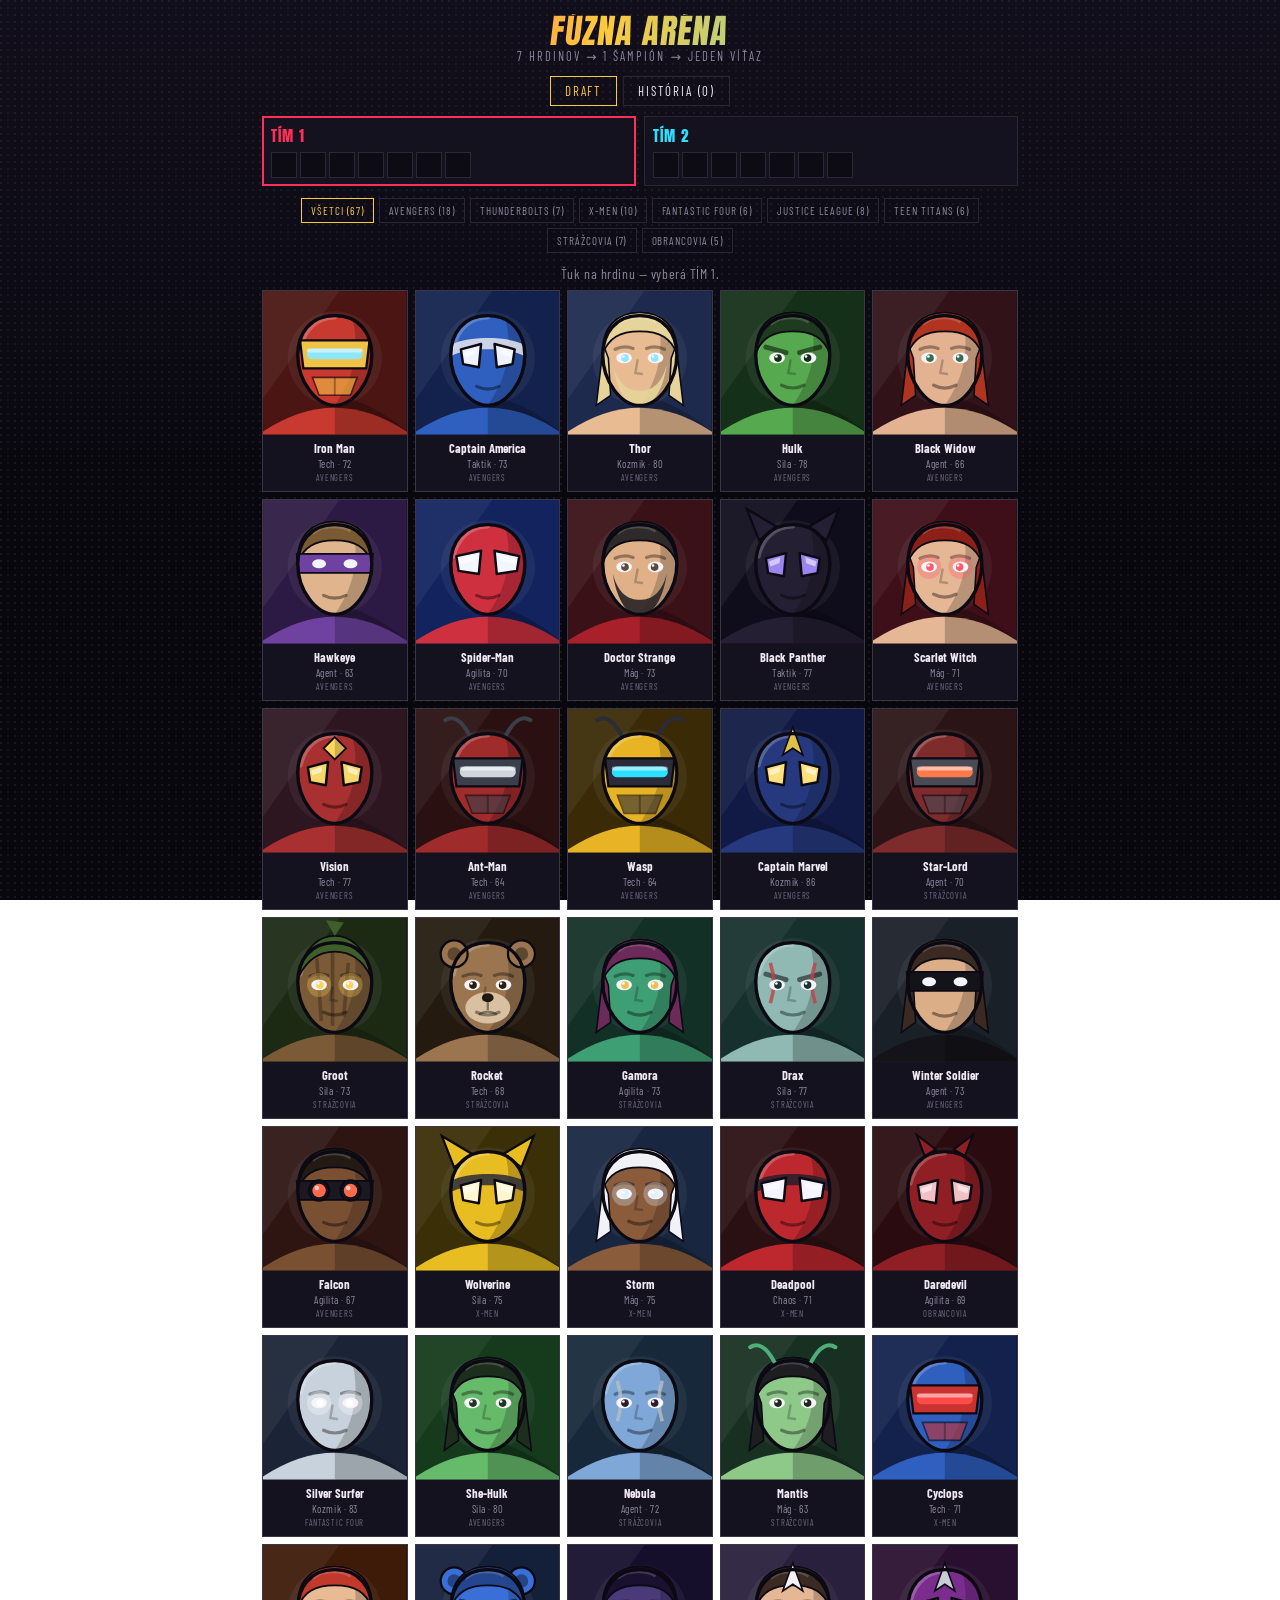
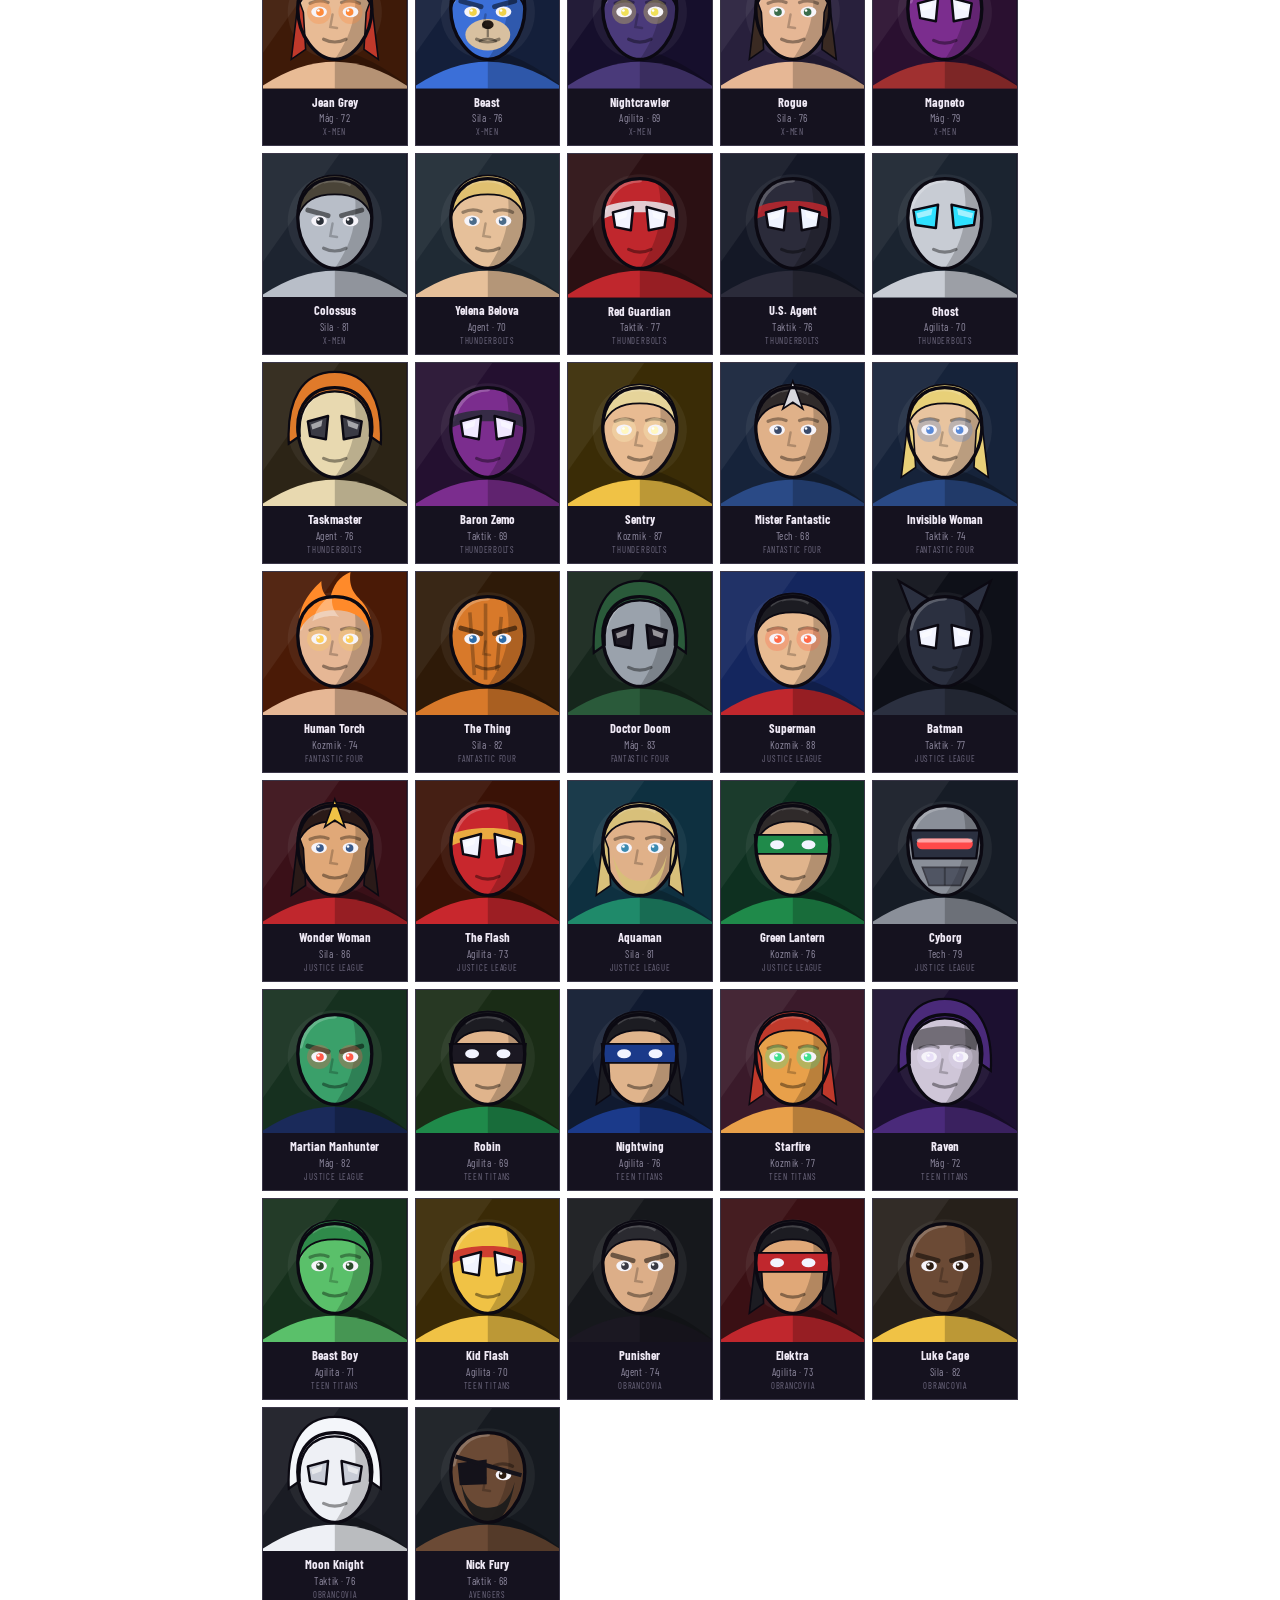
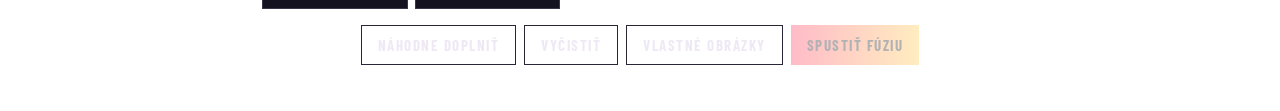
==== public/index.html @ 4732e0a8 "Add Fúzna aréna page and FTP deploy script public/index.html is the standalone game, unchanged from " ====
<!DOCTYPE html>
<html lang="sk">
<head>
<meta charset="utf-8">
<meta name="viewport" content="width=device-width, initial-scale=1">
<title>Fúzna aréna</title>
<link rel="preconnect" href="https://fonts.googleapis.com">
<link rel="preconnect" href="https://fonts.gstatic.com" crossorigin>
<link href="https://fonts.googleapis.com/css2?family=Anton&family=Barlow+Condensed:wght@400;600;700&display=swap" rel="stylesheet">
<style>
*{box-sizing:border-box}
body{margin:0;--ink:#0a0910;--pan:#15121f;--line:#2b2637;--txt:#efe9f5;--dim:#8b869c;
 font-family:'Barlow Condensed',system-ui,sans-serif;color:var(--txt);
 background:radial-gradient(circle at 1px 1px,rgba(255,255,255,.055) 1px,transparent 1.6px) 0 0/7px 7px,
 linear-gradient(180deg,#120f1c,#08070d 60%);background-attachment:fixed;min-height:100vh}
.wrap{max-width:780px;margin:0 auto;padding:14px 12px 46px}
button{font-family:inherit;cursor:pointer;color:var(--txt)}
button:focus-visible{outline:2px solid #ffc93c;outline-offset:2px}
header{text-align:center}
.brand{font-family:Anton,Impact,sans-serif;font-size:34px;line-height:1;letter-spacing:.03em;transform:skewX(-7deg);
 background:linear-gradient(92deg,#ff2f57,#ffc93c 45%,#2ee0ff);-webkit-background-clip:text;background-clip:text;color:transparent}
.sub{font-size:12.5px;color:var(--dim);letter-spacing:.16em;text-transform:uppercase}
.tabs{display:flex;gap:6px;justify-content:center;margin:12px 0 4px}
.tab{background:transparent;border:1px solid var(--line);padding:6px 14px;font-size:13px;letter-spacing:.14em;text-transform:uppercase}
.tab.on{border-color:#ffc93c;color:#ffc93c}
.bar{display:grid;grid-template-columns:1fr 1fr;gap:8px;margin-top:10px}
.slot{border:1px solid var(--line);background:var(--pan);padding:7px 8px}
.slot.on{border-color:var(--c);box-shadow:0 0 0 1px var(--c) inset}
.slotName{font-family:Anton,Impact,sans-serif;font-size:15px;color:var(--c);letter-spacing:.06em}
.chips{display:flex;gap:3px;margin-top:5px}
.chip{width:26px;height:26px;border:1px solid #2b2836;overflow:hidden;background:#0d0b14;flex:0 0 auto}
.chip.f{border-color:var(--c)}
.hint{font-size:14px;color:var(--dim);text-align:center;margin:12px 0 8px;letter-spacing:.04em}
.grid{display:grid;grid-template-columns:repeat(3,1fr);gap:7px}
@media(min-width:560px){.grid{grid-template-columns:repeat(5,1fr)}}
.cardWrap{background:var(--pan);border:1px solid var(--c,#3a3648);display:flex;flex-direction:column;
 cursor:pointer;transition:transform .12s;overflow:visible}
.cardWrap:active{transform:scale(.95)}
.cardWrap.used{opacity:.42;filter:saturate(.45)}
.card{background:transparent;border:0;padding:0;display:block;width:100%}
.card .art{display:block;width:100%;line-height:0}
.lbl{padding:6px 4px 8px;text-align:center;color:#efe9f5}
.nm{font-size:12.5px;font-weight:700;line-height:1.15;display:block;color:#efe9f5;overflow-wrap:anywhere}
.rl{font-size:10.5px;color:#8b869c;letter-spacing:.05em;display:block;margin-top:2px}
.actions{display:flex;gap:8px;margin-top:16px;justify-content:center;flex-wrap:wrap}
.btn{border:1px solid var(--line);background:transparent;padding:10px 16px;font-size:15px;font-weight:700;letter-spacing:.1em;text-transform:uppercase}
.btn.main{background:linear-gradient(92deg,#ff2f57,#ffc93c);color:#12101a;border:0}
.btn:disabled{opacity:.32;cursor:not-allowed}
.reveal{display:grid;gap:12px;margin-top:14px}
@media(min-width:560px){.reveal{grid-template-columns:1fr 1fr}.reveal .actions{grid-column:1/-1}}
.fusePanel{border:1px solid var(--c);background:var(--pan);padding:14px;text-align:center}
.stack{position:relative;height:104px;display:flex;justify-content:center;align-items:center}
.stack .p{width:62px;height:62px;border:2px solid var(--c);position:absolute;overflow:hidden;
 animation:conv .8s cubic-bezier(.5,0,.2,1) both;background:#0d0b14}
.stack .p:nth-child(1){transform:translateX(-52px) rotate(-8deg)}
.stack .p:nth-child(2){z-index:2;transform:scale(1.16)}
.stack .p:nth-child(3){transform:translateX(52px) rotate(8deg)}
@keyframes conv{from{opacity:0;transform:translateX(0) scale(.4)}}
.mini{display:flex;gap:3px;justify-content:center;margin-top:8px}
.mini span{width:22px;height:22px;overflow:hidden;border:1px solid #322c40;background:#0d0b14}
.code{font-family:Anton,Impact,sans-serif;font-size:30px;color:var(--c);transform:skewX(-7deg);margin-top:6px}
.title{font-size:12.5px;letter-spacing:.36em;color:var(--dim)}
.stats{margin-top:8px;font-size:15px}
.stats b{color:var(--dim);font-size:10.5px;margin:0 3px 0 9px;letter-spacing:.1em}
.roles{margin-top:5px;font-size:11px;color:var(--dim);letter-spacing:.1em;text-transform:uppercase}
.ring{display:grid;grid-template-columns:1fr 1fr;gap:8px;margin-top:12px}
.fCard{border:1px solid var(--line);background:var(--pan);padding:8px}
.fCard.act{border-color:var(--c);box-shadow:0 0 18px -6px var(--c)}
.fCard.hit{animation:sh .3s}
@keyframes sh{25%{transform:translateX(-5px)}75%{transform:translateX(5px)}}
.fTop{display:flex;justify-content:space-between;align-items:baseline}
.fTeam{font-size:10.5px;letter-spacing:.14em;color:var(--dim)}
.fCode{font-family:Anton,Impact,sans-serif;font-size:15px;color:var(--c)}
.hpWrap{position:relative;height:17px;background:#241f30;margin-top:6px;overflow:hidden}
.hpBar{position:absolute;inset:0 auto 0 0;background:var(--c);transition:width .35s}
.shBar{position:absolute;top:0;left:0;height:4px;background:#ffc93c}
.hpTxt{position:absolute;inset:0;display:grid;place-items:center;font-size:12px;font-weight:700;text-shadow:0 1px 2px #000}
.m{display:flex;align-items:center;gap:5px;font-size:9.5px;color:var(--dim);letter-spacing:.1em;margin-top:4px}
.m i{flex:1;height:4px;background:#2ee0ff2e;position:relative;display:block}
.m i s{position:absolute;inset:0 auto 0 0;background:#2ee0ff;display:block}
.m.ult i{background:#ffc93c2e}.m.ult i s{background:#ffc93c}
.fx{display:flex;gap:6px;font-size:11px;margin-top:5px;min-height:14px;color:var(--dim)}
.log{margin-top:10px;height:130px;overflow-y:auto;border:1px solid var(--line);background:#0d0b14;padding:8px 10px;font-size:13.5px;line-height:1.5}
.turnBar{margin-top:10px;font-family:Anton,Impact,sans-serif;font-size:16px;color:var(--c);letter-spacing:.08em;display:flex;justify-content:space-between;align-items:center}
.autoTog{font-family:'Barlow Condensed',sans-serif;font-size:12.5px;color:var(--dim);display:flex;gap:5px;align-items:center}
.abGrid{display:grid;grid-template-columns:1fr 1fr;gap:6px;margin-top:8px}
.ab{background:var(--pan);border:1px solid var(--line);padding:6px 8px;text-align:left;display:flex;gap:7px;align-items:center;transition:transform .1s}
.ab:active{transform:scale(.97)}
.ab:disabled{opacity:.3;cursor:not-allowed}
.ab .pic{width:30px;height:30px;flex:0 0 auto;overflow:hidden;border:1px solid #322c40}
.abN{font-size:12.5px;font-weight:700;line-height:1.15;display:block}
.abM{font-size:10.5px;color:var(--dim);letter-spacing:.04em;display:block}
.ultBtn{grid-column:1/-1;border-color:#ffc93c;background:linear-gradient(92deg,#241d0e,#15121f);justify-content:center}
.ultBtn:not(:disabled) .abN{color:#ffc93c}
.win{margin-top:16px;text-align:center;border:1px solid var(--c);padding:18px;background:var(--pan)}
.winCode{font-family:Anton,Impact,sans-serif;font-size:38px;color:var(--c);transform:skewX(-7deg)}
.winTxt{font-size:14px;letter-spacing:.2em;text-transform:uppercase;color:var(--dim)}
.hRow{border:1px solid var(--line);background:var(--pan);padding:9px 10px;margin-bottom:8px}
.hHead{display:flex;justify-content:space-between;font-size:11px;color:var(--dim);letter-spacing:.08em}
.hSide{display:flex;align-items:center;gap:6px;margin-top:6px}
.hSide .lbl{font-family:Anton,Impact,sans-serif;font-size:14px;color:var(--c);min-width:74px}
.hSide .faces{display:flex;gap:2px}
.hSide .faces span{width:20px;height:20px;overflow:hidden;border:1px solid #2b2637;background:#0d0b14}
.hSide.lost{opacity:.45}
.hAct{display:flex;gap:6px;margin-top:8px}
.hAct button{font-size:11.5px;letter-spacing:.1em;text-transform:uppercase;background:transparent;border:1px solid var(--line);padding:5px 10px}
.empty{text-align:center;color:var(--dim);font-size:14px;padding:26px 10px;border:1px dashed var(--line);margin-top:12px}
.btn.sm{padding:6px 12px;font-size:12.5px;letter-spacing:.08em}
.simRow{display:flex;gap:6px;align-items:center;justify-content:center;flex-wrap:wrap;margin-top:10px;
 font-size:12.5px;color:var(--dim);letter-spacing:.06em;grid-column:1/-1}
.ctrl{display:flex;gap:10px;align-items:center;flex-wrap:wrap;margin-top:6px;font-size:12.5px;color:var(--dim);letter-spacing:.05em}
.ctrl label{display:flex;gap:4px;align-items:center}
.ctrl select{background:var(--pan);color:var(--txt);border:1px solid var(--line);font-family:inherit;font-size:12.5px;padding:4px 6px}
.simPanel{border:1px solid var(--line);background:var(--pan);padding:16px;margin-top:14px;text-align:center}
.simTitle{font-family:Anton,Impact,sans-serif;font-size:22px;letter-spacing:.04em}
.simBar{display:flex;height:34px;margin:14px 0 6px;overflow:hidden;border:1px solid var(--line)}
.simBar div{display:grid;place-items:center;font-family:Anton,Impact,sans-serif;font-size:15px;color:#0d0b14;transition:width .5s}
.simSides{display:flex;justify-content:space-between;font-size:12px;color:var(--dim);letter-spacing:.08em}
.simGrid{display:grid;grid-template-columns:repeat(3,1fr);gap:8px;margin-top:14px}
.simGrid div{border:1px solid var(--line);padding:8px 4px}
.simGrid b{display:block;font-family:Anton,Impact,sans-serif;font-size:20px}
.simGrid span{font-size:10.5px;color:var(--dim);letter-spacing:.1em;text-transform:uppercase}
.simTeams{display:flex;justify-content:center;gap:14px;flex-wrap:wrap;margin-top:12px}
.simTeams .s{display:flex;align-items:center;gap:5px}
.simTeams .s span{width:20px;height:20px;overflow:hidden;border:1px solid #2b2637}
.badge{color:#ffc93c}
.names{font-size:9.5px;line-height:1.35;color:var(--dim);letter-spacing:.02em;margin-top:4px}
.cardWrap{display:flex;flex-direction:column}
.avIn{width:100%;margin-top:2px;background:#0d0b14;border:1px solid var(--line);border-top:0;color:var(--txt);
 font-family:inherit;font-size:10.5px;padding:4px 5px}
.btn.on{border-color:#ffc93c;color:#ffc93c}
.abH{font-size:10px;color:#ffc93c;letter-spacing:.06em;display:block}
.stack .p i{position:absolute;left:0;right:0;bottom:-13px;font-style:normal;font-size:8.5px;
 color:var(--dim);text-align:center;letter-spacing:.02em}
.stack{height:118px}
.filters{display:flex;flex-wrap:wrap;gap:5px;justify-content:center;margin-top:12px}
.fch{background:transparent;border:1px solid var(--line);color:var(--dim);padding:5px 9px;
 font-size:11px;letter-spacing:.09em;text-transform:uppercase}
.fch.on{border-color:#ffc93c;color:#ffc93c}
.fch.team{border-color:#ff2f57;color:#ff2f57}
.gp{display:block;font-size:8.5px;letter-spacing:.09em;color:#6f6a80;margin-top:2px}
@media(prefers-reduced-motion:reduce){*{animation:none!important;transition:none!important}}
</style>
</head>
<body>
<div class="wrap">
  <header>
    <div class="brand">FÚZNA ARÉNA</div>
    <div class="sub">7 hrdinov → 1 šampión → jeden víťaz</div>
  </header>
  <div id="app"></div>
</div>

<script>
/* ======================= HRDINOVIA ======================= */
const HEROES = [
 {n:"Iron Man",r:"Tech",atk:78,def:66,spd:72,hp:70,en:16,ab:{name:"Repulzný výboj",p:62,cost:20,cd:0},f:{t:"visor",b:"#c8392f",bg:"#4a1512",gl:"#8fe6ff",plate:"#f0c245"}},
 {n:"Captain America",r:"Taktik",atk:64,def:86,spd:66,hp:78,en:14,ab:{name:"Vrh štítom",p:48,cost:22,cd:1,shield:40},f:{t:"mask",b:"#2f5fbf",bg:"#12224d",lz:"#eef3ff",stripe:"#e8e8ee"}},
 {n:"Thor",r:"Kozmik",atk:92,def:74,spd:68,hp:84,en:12,ab:{name:"Blesk Mjolnira",p:86,cost:36,cd:2},f:{t:"open",sk:"#e8bb92",bg:"#1d2a4d",hr:"#e6d49a",hair:"long",ey:"#8fe6ff",beard:1}},
 {n:"Hulk",r:"Sila",atk:95,def:70,spd:48,hp:95,en:10,ab:{name:"Zúrivý úder",p:92,cost:40,cd:2},f:{t:"open",sk:"#57a94f",bg:"#153018",hr:"#1e3b20",hair:"short",ey:"#123312",brow:1}},
 {n:"Black Widow",r:"Agent",atk:62,def:58,spd:88,hp:58,en:18,ab:{name:"Vdovské žihadlo",p:44,cost:20,cd:1,stun:.35},f:{t:"open",sk:"#e3b391",bg:"#301218",hr:"#b0341f",hair:"long",ey:"#3a6b4a"}},
 {n:"Hawkeye",r:"Agent",atk:66,def:52,spd:80,hp:56,en:18,ab:{name:"Výbušný šíp",p:58,cost:22,cd:1},f:{t:"band",sk:"#e0b48c",bg:"#2d1a44",hr:"#7a5a32",hair:"short",b:"#6f42a1"}},
 {n:"Spider-Man",r:"Agilita",atk:70,def:56,spd:94,hp:62,en:18,ab:{name:"Pavučinová pasca",p:40,cost:18,cd:0,defDown:25},f:{t:"mask",b:"#cf3040",bg:"#12235e",lz:"#f2f6ff",big:1}},
 {n:"Doctor Strange",r:"Mág",atk:80,def:72,spd:70,hp:68,en:20,ab:{name:"Zrkadlová dimenzia",p:30,cost:26,cd:2,shield:90},f:{t:"open",sk:"#e0b189",bg:"#3a1116",hr:"#2f2a2a",hair:"short",ey:"#5a4a3a",beard:1,collar:"#a8202a"}},
 {n:"Black Panther",r:"Taktik",atk:76,def:80,spd:82,hp:70,en:14,ab:{name:"Kinetický výboj",p:66,cost:26,cd:1},f:{t:"mask",b:"#241f33",bg:"#0f0c1c",lz:"#9b86f0",cowl:1}},
 {n:"Scarlet Witch",r:"Mág",atk:94,def:50,spd:74,hp:64,en:16,ab:{name:"Chaos",p:72,cost:34,cd:2,dot:34},f:{t:"open",sk:"#e6b795",bg:"#3e0f18",hr:"#8c2018",hair:"long",ey:"#ff5a6a",glowEy:1}},
 {n:"Vision",r:"Tech",atk:74,def:88,spd:76,hp:72,en:14,ab:{name:"Fázový úder",p:58,cost:26,cd:1,pierce:!0},f:{t:"mask",b:"#a83030",bg:"#2e1620",lz:"#f5d76a",gem:"#ffd75c"}},
 {n:"Ant-Man",r:"Tech",atk:58,def:62,spd:84,hp:54,en:20,ab:{name:"Obrí úder",p:74,cost:30,cd:2},f:{t:"visor",b:"#a02b2b",bg:"#2a1010",gl:"#cfd6de",plate:"#3a3f4a",ant:1}},
 {n:"Wasp",r:"Tech",atk:60,def:56,spd:90,hp:52,en:20,ab:{name:"Bodavý roj",p:34,cost:16,cd:0,dot:22},f:{t:"visor",b:"#e8b425",bg:"#3a2a06",gl:"#2ee0ff",plate:"#2b2b3a",ant:1}},
 {n:"Captain Marvel",r:"Kozmik",atk:96,def:78,spd:86,hp:82,en:12,ab:{name:"Binárna žiara",p:96,cost:44,cd:3},f:{t:"mask",b:"#26397f",bg:"#101a44",lz:"#ffe07a",crest:"#e0c14a"}},
 {n:"Star-Lord",r:"Agent",atk:70,def:66,spd:80,hp:66,en:20,ab:{name:"Elementálne pištole",p:56,cost:20,cd:0},f:{t:"visor",b:"#7d2b2b",bg:"#2a1416",gl:"#ff7a4a",plate:"#4a4a55"}},
 {n:"Groot",r:"Sila",atk:62,def:92,spd:44,hp:94,en:14,ab:{name:"Koreňová klietka",p:34,cost:28,cd:2,shield:70,stun:.3},f:{t:"open",sk:"#7a5a37",bg:"#1c2a14",hr:"#3f5f2a",hair:"leaf",ey:"#ffd25c",glowEy:1,bark:1}},
 {n:"Rocket",r:"Tech",atk:78,def:54,spd:84,hp:58,en:22,ab:{name:"Raketomet",p:72,cost:26,cd:1},f:{t:"open",sk:"#9a7550",bg:"#241a10",hr:"#3a2c1e",hair:"none",ey:"#2b1c10",muzzle:1}},
 {n:"Gamora",r:"Agilita",atk:82,def:62,spd:86,hp:64,en:16,ab:{name:"Čepeľ nekonečna",p:70,cost:28,cd:1,crit:.35},f:{t:"open",sk:"#3f9f74",bg:"#123026",hr:"#6b2a5a",hair:"long",ey:"#e8c24a"}},
 {n:"Drax",r:"Sila",atk:86,def:76,spd:60,hp:84,en:14,ab:{name:"Ničiteľov výpad",p:80,cost:32,cd:2},f:{t:"open",sk:"#8fb9b2",bg:"#16302e",hr:"#8fb9b2",hair:"none",ey:"#1b3330",tattoo:"#c0424a",brow:1}},
 {n:"Winter Soldier",r:"Agent",atk:76,def:70,spd:74,hp:70,en:16,ab:{name:"Sériová paľba",p:58,cost:24,cd:1},f:{t:"band",sk:"#dcae88",bg:"#1a2028",hr:"#3a2a22",hair:"long",b:"#15131a"}},
 {n:"Falcon",r:"Agilita",atk:66,def:58,spd:88,hp:58,en:18,ab:{name:"Redwing nálet",p:52,cost:22,cd:1,defDown:20},f:{t:"goggles",sk:"#7a5033",bg:"#2e1512",hr:"#241a14",hair:"short",gl:"#ff6a4a"}},
 {n:"Wolverine",r:"Sila",atk:86,def:66,spd:72,hp:76,en:14,ab:{name:"Adamantiové pazúry",p:74,cost:30,cd:1,heal:.35},f:{t:"mask",b:"#e8bd22",bg:"#3a2f06",lz:"#fff6d0",cowl:1,stripe:"#2b2b3a"}},
 {n:"Storm",r:"Mág",atk:88,def:64,spd:78,hp:68,en:16,ab:{name:"Búrkový front",p:76,cost:34,cd:2,dot:26},f:{t:"open",sk:"#8a5c3c",bg:"#182640",hr:"#f0f2f8",hair:"long",ey:"#dff0ff",glowEy:1}},
 {n:"Deadpool",r:"Chaos",atk:78,def:54,spd:80,hp:72,en:18,ab:{name:"Chaotický masaker",p:62,cost:26,cd:1,chaos:!0,heal:.25},f:{t:"mask",b:"#bc282e",bg:"#2b1013",lz:"#f2f4ff",stripe:"#241f2c",big:1}},
 {n:"Daredevil",r:"Agilita",atk:68,def:66,spd:84,hp:60,en:16,ab:{name:"Radarový zmysel",p:40,cost:20,cd:1,atkUp:25},f:{t:"mask",b:"#8f1f24",bg:"#2a0c10",lz:"#f0c0c4",horns:1}},
 {n:"Silver Surfer",r:"Kozmik",atk:90,def:76,spd:92,hp:74,en:14,ab:{name:"Kozmická vlna",p:84,cost:38,cd:2},f:{t:"open",sk:"#c8d2dc",bg:"#1a2436",hr:"#c8d2dc",hair:"none",ey:"#ffffff",glowEy:1}},
 {n:"She-Hulk",r:"Sila",atk:88,def:78,spd:62,hp:88,en:12,ab:{name:"Smaragdový výpad",p:80,cost:34,cd:2},f:{t:"open",sk:"#66bb6a",bg:"#153a1c",hr:"#1d2f1c",hair:"long",ey:"#1b3a1b"}},
 {n:"Nebula",r:"Agent",atk:74,def:70,spd:80,hp:64,en:16,ab:{name:"Kybernetický výboj",p:64,cost:26,cd:1},f:{t:"open",sk:"#7fa8d8",bg:"#16283a",hr:"#7fa8d8",hair:"none",ey:"#2b1c30",tattoo:"#b6bec8"}},
 {n:"Mantis",r:"Mág",atk:58,def:60,spd:78,hp:58,en:22,ab:{name:"Uspávajúci dotyk",p:30,cost:22,cd:2,stun:.55},f:{t:"open",sk:"#8fc98a",bg:"#173021",hr:"#1d1d22",hair:"long",ey:"#1b2b1b",ant:1,plate:"#4fae7a"}},
 {n:"Cyclops",r:"Tech",atk:84,def:62,spd:72,hp:66,en:16,ab:{name:"Optický lúč",p:78,cost:32,cd:2,pierce:!0},f:{t:"visor",b:"#2f5fbf",bg:"#12224d",gl:"#ff4a4a",plate:"#c8332f"}},
 {n:"Jean Grey",r:"Mág",atk:92,def:54,spd:76,hp:66,en:16,ab:{name:"Telekinetická vlna",p:80,cost:36,cd:2},f:{t:"open",sk:"#e8bb95",bg:"#3e1a08",hr:"#c0392b",hair:"long",ey:"#ff8a3a",glowEy:1}},
 {n:"Beast",r:"Sila",atk:76,def:78,spd:76,hp:74,en:14,ab:{name:"Divoký skok",p:66,cost:26,cd:1},f:{t:"open",sk:"#3b6fd8",bg:"#141f3a",hr:"#24468f",hair:"short",ey:"#f0d24a",muzzle:1,brow:1}},
 {n:"Nightcrawler",r:"Agilita",atk:70,def:56,spd:96,hp:58,en:20,ab:{name:"Teleportačný výpad",p:56,cost:22,cd:0,crit:.3},f:{t:"open",sk:"#4a3a7a",bg:"#160f2c",hr:"#1a1030",hair:"short",ey:"#f0e05a",glowEy:1}},
 {n:"Rogue",r:"Sila",atk:86,def:72,spd:70,hp:74,en:14,ab:{name:"Odsatie sily",p:66,cost:30,cd:2,heal:.5},f:{t:"open",sk:"#e6b795",bg:"#28203c",hr:"#3a2a22",hair:"long",ey:"#3a6b4a",crest:"#f0f0f5"}},
 {n:"Magneto",r:"Mág",atk:90,def:80,spd:66,hp:76,en:14,ab:{name:"Magnetická búrka",p:88,cost:40,cd:3},f:{t:"mask",b:"#7b2d8e",bg:"#2a1030",lz:"#f2f4ff",crest:"#c8ccd6",collar:"#a03030"}},
 {n:"Colossus",r:"Sila",atk:84,def:94,spd:52,hp:90,en:10,ab:{name:"Oceľový nájazd",p:72,cost:30,cd:2,shield:60},f:{t:"open",sk:"#b8bec8",bg:"#1d2430",hr:"#4a4438",hair:"short",ey:"#2b3038",brow:1}},
 {n:"Yelena Belova",r:"Agent",atk:70,def:62,spd:86,hp:62,en:18,ab:{name:"Tichý zásah",p:58,cost:24,cd:1,crit:.3},f:{t:"open",sk:"#e6c09a",bg:"#1f2a34",hr:"#e0c070",hair:"short",ey:"#4a6b8a"}},
 {n:"Red Guardian",r:"Taktik",atk:80,def:82,spd:58,hp:84,en:12,ab:{name:"Otcovský nájazd",p:70,cost:30,cd:2,shield:45},f:{t:"mask",b:"#c0272d",bg:"#2b1013",lz:"#f2f4ff",stripe:"#e8e8ee"}},
 {n:"U.S. Agent",r:"Taktik",atk:78,def:80,spd:68,hp:78,en:14,ab:{name:"Vibrániový štít",p:66,cost:28,cd:1,shield:40},f:{t:"mask",b:"#2b2b3a",bg:"#141826",lz:"#eef3ff",stripe:"#c0272d"}},
 {n:"Ghost",r:"Agilita",atk:72,def:58,spd:92,hp:58,en:20,ab:{name:"Fázový prienik",p:60,cost:26,cd:1,pierce:!0},f:{t:"mask",b:"#c8ccd4",bg:"#1b2430",lz:"#2ee0ff",big:1}},
 {n:"Taskmaster",r:"Agent",atk:80,def:74,spd:80,hp:70,en:16,ab:{name:"Kopírovaný útok",p:68,cost:28,cd:1,crit:.25},f:{t:"mask",b:"#e8d9b0",bg:"#2c2416",lz:"#3a3a44",hood:"#e07a2a"}},
 {n:"Baron Zemo",r:"Taktik",atk:66,def:72,spd:70,hp:70,en:18,ab:{name:"Manipulácia",p:48,cost:24,cd:2,defDown:30},f:{t:"mask",b:"#7b2d8e",bg:"#241030",lz:"#f0e8ff",stripe:"#2b2b3a"}},
 {n:"Sentry",r:"Kozmik",atk:94,def:80,spd:84,hp:88,en:10,ab:{name:"Zlatá supernova",p:96,cost:48,cd:3},f:{t:"open",sk:"#e8bb92",bg:"#3a2c06",hr:"#e6d49a",hair:"short",ey:"#fff7c0",glowEy:1,collar:"#f0c245"}},
 {n:"Mister Fantastic",r:"Tech",atk:64,def:74,spd:66,hp:70,en:18,ab:{name:"Elastické zovretie",p:52,cost:24,cd:1,stun:.3},f:{t:"open",sk:"#e0b189",bg:"#16233a",hr:"#2f2a2a",hair:"short",ey:"#3a4a6a",crest:"#d8d8de",collar:"#2a4a86"}},
 {n:"Invisible Woman",r:"Taktik",atk:66,def:90,spd:70,hp:70,en:18,ab:{name:"Silové pole",p:28,cost:26,cd:2,shield:100},f:{t:"open",sk:"#e8c49f",bg:"#16233a",hr:"#e8d078",hair:"long",ey:"#5a8ad8",glowEy:1,collar:"#2a4a86"}},
 {n:"Human Torch",r:"Kozmik",atk:88,def:56,spd:88,hp:64,en:16,ab:{name:"Nova plameň",p:82,cost:36,cd:2,dot:30},f:{t:"open",sk:"#e6b795",bg:"#4a1a06",hr:"#ff8a2a",hair:"flame",ey:"#ffd25c",glowEy:1}},
 {n:"The Thing",r:"Sila",atk:90,def:92,spd:44,hp:96,en:10,ab:{name:"Skalný nápor",p:84,cost:38,cd:2},f:{t:"open",sk:"#d8792a",bg:"#2e1a08",hr:"#d8792a",hair:"none",ey:"#2b6ba8",bark:1,brow:1}},
 {n:"Doctor Doom",r:"Mág",atk:92,def:88,spd:68,hp:82,en:14,ab:{name:"Doomov výboj",p:90,cost:42,cd:3},f:{t:"mask",b:"#9aa2ac",bg:"#16261c",lz:"#1b1822",hood:"#2a5a3a",collar:"#2a5a3a"}},
 {n:"Superman",r:"Kozmik",atk:94,def:86,spd:84,hp:88,en:10,ab:{name:"Tepelný pohľad",p:90,cost:46,cd:3},f:{t:"open",sk:"#e8bb92",bg:"#14265e",hr:"#1c1c22",hair:"short",ey:"#ff6a4a",glowEy:1,collar:"#c0272d"}},
 {n:"Batman",r:"Taktik",atk:76,def:82,spd:76,hp:74,en:16,ab:{name:"Batarang kombo",p:64,cost:26,cd:1,defDown:20},f:{t:"mask",b:"#2b3040",bg:"#0e1018",lz:"#f2f4ff",cowl:1}},
 {n:"Wonder Woman",r:"Sila",atk:92,def:86,spd:82,hp:84,en:12,ab:{name:"Laso pravdy",p:78,cost:34,cd:2,stun:.4},f:{t:"open",sk:"#e0a878",bg:"#3a1018",hr:"#2a1a18",hair:"long",ey:"#3a5a8a",crest:"#f0c245",collar:"#c0272d"}},
 {n:"The Flash",r:"Agilita",atk:74,def:58,spd:100,hp:64,en:22,ab:{name:"Rýchlostná smršť",p:60,cost:20,cd:0,crit:.35},f:{t:"mask",b:"#c8272d",bg:"#3a1206",lz:"#f2f4ff",stripe:"#f0c245"}},
 {n:"Aquaman",r:"Sila",atk:86,def:80,spd:70,hp:86,en:12,ab:{name:"Vlna trojzubca",p:76,cost:32,cd:2},f:{t:"open",sk:"#e0b189",bg:"#0e3040",hr:"#d8c07a",hair:"long",ey:"#3a8ab0",beard:1,collar:"#1f8a6a"}},
 {n:"Green Lantern",r:"Kozmik",atk:80,def:76,spd:76,hp:72,en:16,ab:{name:"Konštrukt vôle",p:72,cost:30,cd:1,shield:50},f:{t:"band",sk:"#e0b48c",bg:"#0e3020",hr:"#2f2a2a",hair:"short",b:"#1f8a4a",collar:"#1f8a4a"}},
 {n:"Cyborg",r:"Tech",atk:80,def:84,spd:70,hp:82,en:14,ab:{name:"Sonický kanón",p:78,cost:34,cd:2},f:{t:"visor",b:"#8a8f99",bg:"#161c26",gl:"#ff4a4a",plate:"#2b3040"}},
 {n:"Martian Manhunter",r:"Mág",atk:88,def:82,spd:78,hp:80,en:14,ab:{name:"Psychická vlna",p:80,cost:36,cd:2,stun:.3},f:{t:"open",sk:"#3aa06a",bg:"#16301f",hr:"#3aa06a",hair:"none",ey:"#ff5a4a",glowEy:1,brow:1,collar:"#1a2a5a"}},
 {n:"Robin",r:"Agilita",atk:68,def:66,spd:82,hp:62,en:18,ab:{name:"Bo-palica",p:54,cost:22,cd:1},f:{t:"band",sk:"#e0b48c",bg:"#1a2c16",hr:"#1c1c22",hair:"short",b:"#1b1822",collar:"#1f8a4a"}},
 {n:"Nightwing",r:"Agilita",atk:76,def:72,spd:88,hp:68,en:16,ab:{name:"Eskrima výpad",p:62,cost:24,cd:1,crit:.25},f:{t:"band",sk:"#e0b48c",bg:"#101a30",hr:"#1c1c22",hair:"long",b:"#1b3a8a",collar:"#1b3a8a"}},
 {n:"Starfire",r:"Kozmik",atk:86,def:64,spd:88,hp:70,en:16,ab:{name:"Hviezdny výboj",p:76,cost:32,cd:2},f:{t:"open",sk:"#e8a04a",bg:"#3a1a2a",hr:"#c0392b",hair:"long",ey:"#3fdf8f",glowEy:1}},
 {n:"Raven",r:"Mág",atk:90,def:62,spd:72,hp:64,en:18,ab:{name:"Tieňový závoj",p:78,cost:34,cd:2,dot:28},f:{t:"open",sk:"#cfc6d8",bg:"#1c1030",hr:"#3a2a5a",hair:"none",ey:"#e8dff8",glowEy:1,hood:"#4a2a7a",collar:"#4a2a7a"}},
 {n:"Beast Boy",r:"Agilita",atk:72,def:62,spd:84,hp:66,en:18,ab:{name:"Šelmí skok",p:62,cost:24,cd:1},f:{t:"open",sk:"#5ac06a",bg:"#16301c",hr:"#2f8a4a",hair:"short",ey:"#2b4a2b"}},
 {n:"Kid Flash",r:"Agilita",atk:70,def:56,spd:96,hp:60,en:22,ab:{name:"Blesková séria",p:54,cost:18,cd:0},f:{t:"mask",b:"#f0c245",bg:"#3a2a06",lz:"#f2f4ff",stripe:"#c8272d"}},
 {n:"Punisher",r:"Agent",atk:84,def:70,spd:66,hp:76,en:14,ab:{name:"Ťažká paľba",p:74,cost:30,cd:1},f:{t:"open",sk:"#dcae88",bg:"#16181c",hr:"#2a2a30",hair:"short",ey:"#3a3a44",brow:1,collar:"#1b1822"}},
 {n:"Elektra",r:"Agilita",atk:80,def:62,spd:90,hp:62,en:18,ab:{name:"Sai bodnutie",p:66,cost:26,cd:1,crit:.35},f:{t:"band",sk:"#e0a878",bg:"#3a1014",hr:"#1c1c22",hair:"long",b:"#c0272d",collar:"#c0272d"}},
 {n:"Luke Cage",r:"Sila",atk:80,def:94,spd:58,hp:92,en:10,ab:{name:"Nezničiteľný nápor",p:70,cost:30,cd:2,shield:55},f:{t:"open",sk:"#6b4a35",bg:"#26201a",hr:"#1c1c1c",hair:"none",ey:"#2b1c12",brow:1,collar:"#f0c245"}},
 {n:"Moon Knight",r:"Taktik",atk:82,def:70,spd:80,hp:70,en:16,ab:{name:"Polmesiacové čepele",p:70,cost:28,cd:1,crit:.3},f:{t:"mask",b:"#eef0f5",bg:"#1a1c24",lz:"#c8ccd6",hood:"#f4f6fa"}},
 {n:"Nick Fury",r:"Taktik",atk:60,def:74,spd:68,hp:70,en:20,ab:{name:"Taktický rozkaz",p:26,cost:22,cd:2,heal:.9,atkUp:20},f:{t:"open",sk:"#6b4a35",bg:"#161a20",hr:"#1c1c1c",hair:"none",ey:"#2b1c12",patch:1,beard:1}}
].map((h,i)=>({...h,id:i,pow:Math.round((h.atk*1.1+h.def+h.spd*.9+h.hp)/4)}));


const GROUPS=[
 ["AVENGERS",["Iron Man","Captain America","Thor","Hulk","Black Widow","Hawkeye","Spider-Man","Doctor Strange","Black Panther","Scarlet Witch","Vision","Ant-Man","Wasp","Captain Marvel","Falcon","Winter Soldier","She-Hulk","Nick Fury"]],
 ["THUNDERBOLTS",["Yelena Belova","Red Guardian","U.S. Agent","Ghost","Taskmaster","Baron Zemo","Sentry"]],
 ["X-MEN",["Wolverine","Storm","Cyclops","Jean Grey","Beast","Nightcrawler","Rogue","Magneto","Colossus","Deadpool"]],
 ["FANTASTIC FOUR",["Mister Fantastic","Invisible Woman","Human Torch","The Thing","Doctor Doom","Silver Surfer"]],
 ["JUSTICE LEAGUE",["Superman","Batman","Wonder Woman","The Flash","Aquaman","Green Lantern","Cyborg","Martian Manhunter"]],
 ["TEEN TITANS",["Robin","Nightwing","Starfire","Raven","Beast Boy","Kid Flash"]],
 ["STRÁŽCOVIA",["Star-Lord","Gamora","Drax","Rocket","Groot","Nebula","Mantis"]],
 ["OBRANCOVIA",["Daredevil","Punisher","Elektra","Luke Cage","Moon Knight"]]
];
GROUPS.forEach(([g,list])=>list.forEach(n=>{const h=HEROES.find(x=>x.n===n);if(h)h.g=g;}));
HEROES.forEach(h=>{if(!h.g)h.g="OSTATNÍ";});
const GNAMES=GROUPS.map(g=>g[0]);

const TITLES={Sila:"KOLOS",Tech:"PROTOKOL",Mág:"URIEKNUTIE",Agent:"PRÍZRAK",Agilita:"STRELA",Kozmik:"SUPERNOVA",Taktik:"DOKTRÍNA",Chaos:"ANOMÁLIA"};
const T=[{name:"TÍM 1",c:"#ff2f57"},{name:"TÍM 2",c:"#2ee0ff"}];

/* ======================= PORTRÉTY (kreslené SVG) ======================= */
function face(id){
 const h=HEROES[id],f=h.f;
 if(S.custom&&S.custom[id])
  return `<img src="${S.custom[id]}" alt="${h.n}" style="display:block;width:100%;height:100%;object-fit:cover" onerror="this.style.display='none'">`;
 const head=(f.t==="open"||f.t==="band"||f.t==="goggles")?f.sk:f.b;
 const ink="#0b0912";
 const HEAD="M32 11 C43 11 48.5 19 48.5 28.5 C48.5 40 40.5 51 32 51 C23.5 51 15.5 40 15.5 28.5 C15.5 19 21 11 32 11Z";
 let s2=`<svg viewBox="0 0 64 64" xmlns="http://www.w3.org/2000/svg" preserveAspectRatio="xMidYMid slice" style="display:block;width:100%;height:auto"><title>${h.n}</title>`;
 s2+=`<rect width="64" height="64" fill="${f.bg}"/>`;
 s2+=`<path d="M0 0 L34 0 L0 48Z" fill="rgba(255,255,255,.055)"/>`;
 s2+=`<circle cx="32" cy="30" r="21" fill="rgba(255,255,255,.05)"/>`;
 s2+=`<path d="M-2 64 Q32 40 66 64Z" fill="${f.collar||f.b||f.sk}"/><path d="M32 46 Q50 50 66 64 L32 64Z" fill="rgba(0,0,0,.22)"/>`;
 s2+=`<path d="${HEAD}" fill="${head}"/>`;
 s2+=`<path d="M40 13 C46.5 17 48.5 22 48.5 28.5 C48.5 40 40.5 51 32 51 C36 45 40 38 41 28 C41.6 22 41 17 40 13Z" fill="rgba(0,0,0,.2)"/>`;
 s2+=`<path d="M32 11.6 C24 11.6 18.5 17 16.6 25" stroke="rgba(255,255,255,.22)" stroke-width="2.2" fill="none" stroke-linecap="round"/>`;
 if(f.bark) s2+=`<path d="M24 18 L26 46 M38 20 L36 44 M31 14 L31 48" stroke="rgba(0,0,0,.26)" stroke-width="1.6" fill="none"/>`;
 if(f.muzzle){s2+=`<circle cx="17" cy="16" r="6" fill="${f.sk}" stroke="${ink}" stroke-width="1"/><circle cx="47" cy="16" r="6" fill="${f.sk}" stroke="${ink}" stroke-width="1"/>`;
  s2+=`<circle cx="17" cy="16" r="3" fill="rgba(0,0,0,.38)"/><circle cx="47" cy="16" r="3" fill="rgba(0,0,0,.38)"/>`;
  s2+=`<ellipse cx="32" cy="40" rx="10" ry="7" fill="#d8c0a0"/><ellipse cx="32" cy="35.5" rx="2.6" ry="2" fill="#241a14"/><path d="M32 37.5 L32 41 M28 43 Q32 40.5 36 43" stroke="rgba(0,0,0,.4)" stroke-width="1" fill="none"/>`;}
 if(f.cowl) s2+=`<path d="M17 18 L11.5 4 L25 12Z" fill="${f.b}" stroke="${ink}" stroke-width="1"/><path d="M47 18 L52.5 4 L39 12Z" fill="${f.b}" stroke="${ink}" stroke-width="1"/>`;
 if(f.horns) s2+=`<path d="M23 13 L19.5 3.5 L28 10Z" fill="${f.b}" stroke="${ink}" stroke-width=".9"/><path d="M41 13 L44.5 3.5 L36 10Z" fill="${f.b}" stroke="${ink}" stroke-width=".9"/>`;
 if(f.hood) s2+=`<path d="M32 4 C47 4 53.5 17 52.5 36 L47.6 32.5 C48.6 20 42.5 12.6 32 12.6 C21.5 12.6 15.4 20 16.4 32.5 L11.5 36 C10.5 17 17 4 32 4Z" fill="${f.hood}" stroke="${ink}" stroke-width="1"/>`;
 if(f.hair==="flame"){
  s2+=`<path d="M16 27 C15 15 21 9 26 4 C26 9 28 11 30 12 C31 6 34 2 39 0 C38 7 41 10 44 13 C47.5 17 49 22 48 27 C45 20 40 17 32 17 C24 17 19 20 16 27Z" fill="${f.hr}"/>`;
  s2+=`<path d="M22 22 C24 15 28 12 31 10 C30 15 32 18 34 20 C31 19 25 20 22 22Z" fill="rgba(255,255,255,.35)"/>`;
 }
 if(f.hair==="short"||f.hair==="long"){
  s2+=`<path d="M15.5 28 C15 16 22 9.5 32 9.5 C42 9.5 49 16 48.5 28 C46 21 41 18 32 18 C23 18 18 21 15.5 28Z" fill="${f.hr}" stroke="${ink}" stroke-width=".8"/>`;
  s2+=`<path d="M22 15 C26 12 30 11 34 11.4 M27 12.6 C31 11.6 36 12 39 14" stroke="rgba(255,255,255,.16)" stroke-width="1.1" fill="none"/>`;
 }
 if(f.hair==="long") s2+=`<path d="M15.8 24 L12.6 51 L19 46.5 L18 30Z" fill="${f.hr}" stroke="${ink}" stroke-width=".7"/><path d="M48.2 24 L51.4 51 L45 46.5 L46 30Z" fill="${f.hr}" stroke="${ink}" stroke-width=".7"/>`;
 if(f.hood&&f.t!=="mask") s2+=`<path d="M17 19 Q32 13 47 19 L46 27 Q32 22 18 27Z" fill="rgba(0,0,0,.45)"/>`;
 if(f.hair==="leaf") s2+=`<path d="M16 26 C18 12 26 8 32 8 C38 8 46 12 48 26 C44 18 38 15 32 15 C26 15 20 18 16 26Z" fill="${f.hr}" stroke="${ink}" stroke-width=".8"/><path d="M32 8 L28 1 L36 2Z" fill="${f.hr}"/>`;
 if(f.crest) s2+=`<path d="M32 8 L36.5 20.5 L32 17.5 L27.5 20.5Z" fill="${f.crest}" stroke="${ink}" stroke-width=".7"/>`;
 if(f.stripe&&f.t==="mask") s2+=`<path d="M15.9 24 C22 20 42 20 48.1 24 L48.4 29 C41 25 23 25 15.6 29Z" fill="${f.stripe}" opacity=".85"/>`;
 if(f.gem) s2+=`<path d="M32 12.5 l5 5 -5 5 -5 -5Z" fill="${f.gem}" stroke="${ink}" stroke-width=".8"/><path d="M32 12.5 l5 5 -5 5Z" fill="rgba(0,0,0,.18)"/>`;
 if(f.ant) s2+=`<path d="M24 12 C20 4 16 3 13 5" stroke="${f.plate}" stroke-width="1.8" fill="none" stroke-linecap="round"/><path d="M40 12 C44 4 48 3 51 5" stroke="${f.plate}" stroke-width="1.8" fill="none" stroke-linecap="round"/>`;
 if(f.t==="mask"){
  const w=f.big?11:9,y=f.big?25:26;
  const lens=(sx)=>`<path d="M${32+sx*(w+3)} ${y} L${32+sx*3} ${y-2.4} L${32+sx*4} ${y+8} L${32+sx*(w+2)} ${y+6.6}Z" fill="${f.lz}" stroke="${ink}" stroke-width="1.1" stroke-linejoin="round"/>`+
   `<path d="M${32+sx*(w+1.6)} ${y+1.4} L${32+sx*5.5} ${y-.6} L${32+sx*6} ${y+2.2} L${32+sx*(w+1)} ${y+3.6}Z" fill="rgba(255,255,255,.55)"/>`;
  s2+=lens(-1)+lens(1);
  s2+=`<path d="M27 42.5 Q32 45 37 42.5" stroke="rgba(0,0,0,.4)" stroke-width="1.4" fill="none" stroke-linecap="round"/>`;
 } else if(f.t==="visor"){
  s2+=`<path d="M16.5 22 L47.5 22 L46 34.5 L18 34.5Z" fill="${f.plate}" stroke="${ink}" stroke-width="1"/>`;
  s2+=`<rect x="19.5" y="25.6" width="25" height="4.8" rx="2.4" fill="${f.gl}"/>`;
  s2+=`<rect x="19.5" y="25.6" width="25" height="1.8" rx="1" fill="rgba(255,255,255,.5)"/>`;
  s2+=`<path d="M22 38.5 L42 38.5 L39 46.5 L25 46.5Z" fill="${f.plate}" opacity=".6" stroke="${ink}" stroke-width=".7"/>`;
  s2+=`<path d="M32 38.5 L32 46.5" stroke="rgba(0,0,0,.3)" stroke-width=".9"/>`;
 } else if(f.t==="band"||f.t==="goggles"){
  s2+=`<path d="M15 24 L49 24 L48 32.5 L16 32.5Z" fill="${f.b||'#1b1822'}" stroke="${ink}" stroke-width=".8"/>`;
  if(f.t==="goggles"){s2+=`<circle cx="25" cy="28.3" r="4.6" fill="#12101a" stroke="${ink}" stroke-width=".8"/><circle cx="39" cy="28.3" r="4.6" fill="#12101a" stroke="${ink}" stroke-width=".8"/><circle cx="25" cy="28.3" r="3" fill="${f.gl}"/><circle cx="39" cy="28.3" r="3" fill="${f.gl}"/><circle cx="24" cy="27.2" r="1" fill="rgba(255,255,255,.7)"/><circle cx="38" cy="27.2" r="1" fill="rgba(255,255,255,.7)"/>`;}
  else {s2+=`<ellipse cx="25" cy="28.4" rx="3.1" ry="2" fill="#f2f4ff"/><ellipse cx="39" cy="28.4" rx="3.1" ry="2" fill="#f2f4ff"/>`;}
  s2+=`<path d="M27 42.5 Q32 45 37 42.5" stroke="rgba(0,0,0,.4)" stroke-width="1.4" fill="none" stroke-linecap="round"/>`;
 } else {
  if(f.brow) s2+=`<path d="M20 25 L29 27.5 M44 25 L35 27.5" stroke="rgba(0,0,0,.5)" stroke-width="2.2" fill="none" stroke-linecap="round"/>`;
  else s2+=`<path d="M21 26 Q25 24 29 25.6 M43 26 Q39 24 35 25.6" stroke="rgba(0,0,0,.35)" stroke-width="1.5" fill="none" stroke-linecap="round"/>`;
  if(f.tattoo) s2+=`<path d="M22 20 C24 26 24 32 22 38 M42 20 C40 26 40 32 42 38" stroke="${f.tattoo}" stroke-width="1.6" fill="none" opacity=".8"/>`;
  if(f.glowEy) s2+=`<circle cx="25" cy="29.8" r="5.4" fill="${f.ey}" opacity=".3"/><circle cx="39" cy="29.8" r="5.4" fill="${f.ey}" opacity=".3"/>`;
  s2+=`<ellipse cx="25" cy="29.8" rx="3.5" ry="2.4" fill="#f6f4fa"/><ellipse cx="39" cy="29.8" rx="3.5" ry="2.4" fill="#f6f4fa"/>`;
  s2+=`<circle cx="25.4" cy="29.9" r="1.7" fill="${f.ey}"/><circle cx="38.6" cy="29.9" r="1.7" fill="${f.ey}"/>`;
  s2+=`<circle cx="24.7" cy="29.2" r=".6" fill="#fff"/><circle cx="37.9" cy="29.2" r=".6" fill="#fff"/>`;
  s2+=`<path d="M31 31 L30 36.5 L33 37" stroke="rgba(0,0,0,.22)" stroke-width="1.1" fill="none" stroke-linecap="round"/>`;
  if(f.beard) s2+=`<path d="M20 33 C22 46 27 51.5 32 51.5 C37 51.5 42 46 44 33 C41.5 42 37 44.5 32 44.5 C27 44.5 22.5 42 20 33Z" fill="${f.hr}" opacity=".94"/>`;
  else s2+=`<path d="M27 42 Q32 44.5 37 42" stroke="rgba(0,0,0,.38)" stroke-width="1.4" fill="none" stroke-linecap="round"/>`;
  if(f.patch) s2+=`<path d="M18.5 24.6 L31.5 23 L31.5 34 L19.5 34.4Z" fill="#14121a"/><path d="M17.6 21.6 L47 30" stroke="#14121a" stroke-width="1.9"/>`;
 }
 s2+=`<path d="${HEAD}" fill="none" stroke="${ink}" stroke-width="1.5"/>`;
 return s2+`</svg>`;
}
function faceBox(id,cls){return `<span class="${cls||'fbox'}" title="${HEROES[id].n}">${face(id)}</span>`;}

/* ======================= FÚZIA + BOJ ======================= */
const rnd=(a,b)=>a+Math.random()*(b-a), clamp=(v,a,b)=>Math.max(a,Math.min(b,v));

function fuse(ids,team){
 const hs=ids.map(i=>HEROES[i]), avg=k=>hs.reduce((s,h)=>s+h[k],0)/hs.length;
 const roles=[...new Set(hs.map(h=>h.r))], gs=[...new Set(hs.map(h=>h.g))];
 let syn=1+Math.max(0,roles.length-3)*.03; if(gs.length===1)syn+=.08;
 const top=[...hs].sort((a,b)=>b.pow-a.pow);
 const code=top.slice(0,3).map(h=>h.n.replace(/[^A-Za-z]/g,"").slice(0,3).toUpperCase()).join("");
 const c={};hs.forEach(h=>c[h.r]=(c[h.r]||0)+1);
 const main=Object.keys(c).sort((a,b)=>c[b]-c[a])[0];
 const maxHp=Math.round(avg("hp")*30*syn);
 return {team,code,title:gs.length===1?gs[0]:(TITLES[main]||"FÚZIA"),pure:gs.length===1?gs[0]:null,parts:hs,top:top.slice(0,3),roles,
  atk:Math.round(avg("atk")*syn),def:Math.round(avg("def")*syn),spd:Math.round(avg("spd")),
  regen:Math.round(avg("en")+6),maxHp,hp:maxHp,en:55,charge:0,shield:0,dot:[],stun:0,atkUp:0,defDown:0,cds:hs.map(()=>0)};
}
function damage(src,tgt,ab){
 let p=ab.p; if(ab.chaos) p=Math.round(p*rnd(.55,1.9));
 const atk=src.atk*(1+src.atkUp/100);
 const def=ab.pierce?tgt.def*.35:tgt.def*(1-tgt.defDown/100);
 let raw=p*(atk/70)*7*rnd(.92,1.1)*(100/(100+def*.75));
 let crit=false;
 if(Math.random()<(ab.crit||0)+src.spd/900){crit=true;raw*=1.65;}
 return {dmg:Math.max(1,Math.round(raw)),crit};
}

/* ======================= STAV ======================= */
const S={view:"draft",phase:"draft",picks:[[],[]],turn:0,F:null,active:0,log:[],winner:null,ai:[false,true],speed:420,turns:0,sim:null,busy:false,shake:null,hist:[],curId:null,custom:{},edit:false,filter:null};
const app=document.getElementById("app");
const taken=()=>new Set([...S.picks[0],...S.picks[1]]);
const full=()=>S.picks[0].length===7&&S.picks[1].length===7;

/* ---- história ---- */
async function loadHist(){
 try{const r=await window.storage.get("fusion:history");S.hist=r?JSON.parse(r.value):[];}
 catch(e){S.hist=[];}
 render();
}
async function loadCustom(){
 try{const r=await window.storage.get("fusion:avatars");S.custom=r?JSON.parse(r.value):{};}catch(e){S.custom={};}
 render();
}
async function saveCustom(){try{await window.storage.set("fusion:avatars",JSON.stringify(S.custom));}catch(e){}}
function setAvatar(id,url){
 url=(url||"").trim();
 if(url)S.custom[id]=url;else delete S.custom[id];
 saveCustom();render();
}
function toggleEdit(){S.edit=!S.edit;render();}
function clearAvatars(){S.custom={};saveCustom();render();}
async function saveHist(){try{await window.storage.set("fusion:history",JSON.stringify(S.hist.slice(0,25)));}catch(e){}}
function recordTeams(){
 S.curId=Date.now();
 S.hist.unshift({id:S.curId,ts:S.curId,a:S.picks[0].slice(),b:S.picks[1].slice(),ca:S.F[0].code,cb:S.F[1].code,w:null});
 saveHist();
}
function recordWinner(w){
 const e=S.hist.find(x=>x.id===S.curId); if(e){e.w=w;saveHist();}
}
function delHist(id){S.hist=S.hist.filter(x=>x.id!==id);saveHist();render();}
function loadTeams(id){
 const e=S.hist.find(x=>x.id===id); if(!e)return;
 S.picks=[e.a.slice(),e.b.slice()];S.view="draft";S.F=[fuse(e.a,0),fuse(e.b,1)];S.phase="fusion";render();
}

/* ---- draft ---- */
function pick(id){
 if(taken().has(id)||full())return;
 S.picks[S.turn].push(id);
 if(S.picks[1-S.turn].length<7)S.turn=1-S.turn;
 render();
}
function randomFill(){
 const pool=HEROES.map(h=>h.id).filter(i=>!taken().has(i)).sort(()=>Math.random()-.5);
 let t=S.turn;
 while(S.picks[0].length<7||S.picks[1].length<7){
  if(S.picks[t].length>=7)t=1-t;
  S.picks[t].push(pool.pop());t=1-t;
 }
 render();
}
function setFilter(g){S.filter=g;render();window.scrollTo({top:0,behavior:"smooth"});}
function fillGroup(){
 if(!S.filter||full())return;
 const t=S.turn, tk=taken();
 const pool=HEROES.filter(h=>h.g===S.filter&&!tk.has(h.id)).sort(()=>Math.random()-.5);
 while(S.picks[t].length<7&&pool.length)S.picks[t].push(pool.pop().id);
 if(S.picks[1-t].length<7)S.turn=1-t;
 render();
}
function clearDraft(){S.picks=[[],[]];S.turn=0;S.F=null;S.log=[];S.winner=null;S.sim=null;S.phase="draft";S.view="draft";S.filter=null;render();}
function startFusion(){S.F=[fuse(S.picks[0],0),fuse(S.picks[1],1)];S.phase="fusion";recordTeams();render();}
function startBattle(){
 const first=S.F[0].spd>=S.F[1].spd?0:1;
 S.active=first;S.turns=0;S.log=[{t:-1,m:T[first].name+" je rýchlejší a začína."}];
 S.phase="battle";S.view="draft";S.winner=null;render();aiTick();
}
function startManual(){S.ai=[false,true];S.sim=null;startBattle();}
function rematch(){
 S.F=[fuse(S.picks[0],0),fuse(S.picks[1],1)];recordTeams();startBattle();
}
function backToFusion(){S.F=[fuse(S.picks[0],0),fuse(S.picks[1],1)];S.phase="fusion";S.winner=null;S.log=[];render();}

/* ---- boj: jadro (spolocne pre hru aj simulaciu) ---- */
function push(m,t){S.log.push({m,t});if(S.log.length>60)S.log.shift();}

function resolve(me,foe,idx){
 const ult=idx===-1,hero=ult?null:me.parts[idx];
 const ab=ult?{name:"FÚZNY PRIELOM",p:Math.round(me.parts.reduce((s,h)=>s+h.ab.p,0)/3),cost:0,pierce:true}:hero.ab;
 if(ult){me.charge=0;me.shield=0;me.dot=[];me.defDown=0;}
 else{me.en-=ab.cost;me.cds[idx]=ab.cd+1;me.charge=clamp(me.charge+14,0,100);}
 let line=(ult?"☄️ ":"")+ab.name,hit=false;
 if(ab.p>0){
  const R=damage(me,foe,ab);let d=R.dmg;hit=true;
  if(foe.shield>0){const abs=Math.min(foe.shield,d);foe.shield-=abs;d-=abs;line+=" · štít pohltil "+abs;}
  foe.hp=Math.max(0,foe.hp-d);foe.charge=clamp(foe.charge+(d/foe.maxHp)*55,0,100);
  line+=" · "+d+" dmg"+(R.crit?" · KRIT!":"");
  if(ab.heal){const hl=Math.round(R.dmg*ab.heal);me.hp=Math.min(me.maxHp,me.hp+hl);line+=" · +"+hl+" hp";}
 } else if(ab.heal){
  const hl=Math.round(me.maxHp*.42*ab.heal);me.hp=Math.min(me.maxHp,me.hp+hl);line+=" · +"+hl+" hp";
 }
 if(ab.shield){const sh=Math.round(ab.shield*(me.def/70)*4);me.shield+=sh;line+=" · štít +"+sh;}
 if(ab.dot){foe.dot.push({d:Math.round(ab.dot*(me.atk/70)*3.4),turns:3});line+=" · rana horí (3 kolá)";}
 if(ab.stun&&Math.random()<ab.stun){foe.stun=1;line+=" · SÚPER OMRÁČENÝ";}
 if(ab.defDown){foe.defDown=Math.min(45,foe.defDown+ab.defDown);line+=" · obrana súpera dole";}
 if(ab.atkUp){me.atkUp=Math.min(60,me.atkUp+ab.atkUp);line+=" · útok hore";}
 if(ult)line+=" · vymazané efekty";
 return {line,hit};
}

function upkeep(nf){
 nf.en=Math.min(100,nf.en+nf.regen);
 nf.cds=nf.cds.map(c=>Math.max(0,c-1));
 nf.atkUp=Math.max(0,nf.atkUp-10);nf.defDown=Math.max(0,nf.defDown-10);
 let burn=0;
 if(nf.dot.length){nf.dot=nf.dot.filter(d=>{burn+=d.d;d.turns--;return d.turns>0;});nf.hp=Math.max(0,nf.hp-burn);}
 const st=nf.stun>0; if(st)nf.stun=0;
 return {burn,dead:nf.hp<=0,stunned:st};
}

function chooseAI(me,foe){
 if(me.charge>=100)return -1;
 const low=me.hp/me.maxHp<.35;
 const score=ab=>{let s=ab.p+(ab.dot||0)*1.5+(ab.shield||0)*.6;if(ab.heal)s+=low?90:10;if(ab.stun)s+=25;if(foe.hp/foe.maxHp<.25)s=ab.p*1.6;return s;};
 const opts=me.parts.map((h,i)=>({i,ab:h.ab})).filter(o=>me.cds[o.i]===0&&me.en>=o.ab.cost);
 if(!opts.length){
  const ready=me.parts.map((h,i)=>i).filter(i=>me.cds[i]===0);
  return (ready.length?ready:me.parts.map((h,i)=>i)).sort((a,b)=>me.parts[a].ab.cost-me.parts[b].ab.cost)[0];
 }
 opts.sort((a,b)=>score(b.ab)-score(a.ab));
 return opts[0].i;
}

/* ---- hrany hry ---- */
function act(idx){
 if(S.busy||S.winner!=null)return;
 S.busy=true;
 const me=S.F[S.active],foe=S.F[1-S.active];
 const R=resolve(me,foe,idx);
 if(R.hit){S.shake=1-S.active;setTimeout(()=>{S.shake=null;},Math.min(330,S.speed));}
 push(R.line,S.active);S.turns++;render();
 setTimeout(()=>{
  if(foe.hp<=0)return finish(S.active);
  endTurn();
 },S.speed);
}
function endTurn(){
 const next=1-S.active,nf=S.F[next],u=upkeep(nf);
 if(u.burn>0)push("🔥 "+T[next].name+" stráca "+u.burn+" hp z horiacej rany.",next);
 if(u.dead)return finish(S.active);
 if(u.stunned){push("💫 "+T[next].name+" je omráčený a vynecháva ťah.",next);S.busy=false;render();aiTick();return;}
 S.active=next;S.busy=false;render();aiTick();
}
function finish(w){
 S.winner=w;push(T[w].name+" vyhráva po "+S.turns+" ťahoch.",w);recordWinner(w);S.busy=false;render();
}
function aiTick(){
 if(S.phase!=="battle"||S.winner!=null||!S.ai[S.active])return;
 setTimeout(()=>{
  if(S.phase!=="battle"||S.winner!=null||!S.ai[S.active]||S.busy)return;
  act(chooseAI(S.F[S.active],S.F[1-S.active]));
 },Math.max(60,S.speed));
}
function setAI(t,v){S.ai[t]=v;render();aiTick();}
function setSpeed(v){S.speed=+v;render();}
function simulateRest(){S.ai=[true,true];render();aiTick();}
function setView(v){S.view=v;render();}

/* ---- davkova simulacia (bez animacie) ---- */
function simulateOne(p0,p1){
 const F=[fuse(p0,0),fuse(p1,1)];
 let active=F[0].spd>=F[1].spd?0:1;
 for(let t=1;t<=400;t++){
  const me=F[active],foe=F[1-active];
  resolve(me,foe,chooseAI(me,foe));
  if(foe.hp<=0)return {w:active,turns:t,hp:Math.round(me.hp/me.maxHp*100)};
  const next=1-active,u=upkeep(F[next]);
  if(u.dead)return {w:active,turns:t,hp:Math.round(me.hp/me.maxHp*100)};
  if(!u.stunned)active=next;
 }
 return {w:-1,turns:400,hp:0};
}
function runBatch(n){
 const wins=[0,0];let draws=0,turns=0,hp=[0,0];
 for(let i=0;i<n;i++){
  const r=simulateOne(S.picks[0],S.picks[1]);
  turns+=r.turns;
  if(r.w<0)draws++;else{wins[r.w]++;hp[r.w]+=r.hp;}
 }
 const prev=S.sim&&S.sim.n?S.sim:null;
 S.sim={n:n+(prev?prev.n:0),
  wins:[wins[0]+(prev?prev.wins[0]:0),wins[1]+(prev?prev.wins[1]:0)],
  draws:draws+(prev?prev.draws:0),
  turns:Math.round((turns+(prev?prev.turns*prev.n:0))/(n+(prev?prev.n:0))),
  hp:[wins[0]?Math.round(hp[0]/wins[0]):0,wins[1]?Math.round(hp[1]/wins[1]):0]};
 S.phase="sim";S.view="draft";
 const e=S.hist.find(x=>x.id===S.curId);
 if(e){e.sim=S.sim.wins[0]+"–"+S.sim.wins[1]+" z "+S.sim.n;saveHist();}
 render();
}
function startSim(){S.ai=[true,true];S.sim=null;startBattle();}

/* ======================= RENDER ======================= */
function render(){
 if(S.view==="hist"){app.innerHTML=tabs()+histView();return;}
 if(S.phase==="draft")app.innerHTML=tabs()+draftView();
 else if(S.phase==="sim")app.innerHTML=simView();
 else if(S.phase==="fusion")app.innerHTML=fusionView();
 else app.innerHTML=battleView();
 const lg=document.getElementById("log");if(lg)lg.scrollTop=lg.scrollHeight;
}
function tabs(){
 return `<div class="tabs">
  <button class="tab ${S.view==="draft"?"on":""}" onclick="setView('draft')">Draft</button>
  <button class="tab ${S.view==="hist"?"on":""}" onclick="setView('hist')">História (${S.hist.length})</button></div>`;
}
function draftView(){
 let h=`<div class="bar">`;
 for(let t=0;t<2;t++){
  h+=`<div class="slot ${S.turn===t&&!full()?"on":""}" style="--c:${T[t].c}"><div class="slotName">${T[t].name}</div><div class="chips">`;
  for(let i=0;i<7;i++){const id=S.picks[t][i];h+=`<span class="chip ${id!=null?"f":""}" style="--c:${T[t].c}" title="${id!=null?HEROES[id].n:""}">${id!=null?face(id):""}</span>`;}
  h+=`</div></div>`;
 }
 h+=`</div>
 <div class="filters"><button class="fch ${S.filter?"":"on"}" onclick="setFilter(null)">Všetci (${HEROES.length})</button>`+
  GNAMES.map(g=>`<button class="fch ${S.filter===g?"on":""}" onclick="setFilter('${g}')">${g} (${HEROES.filter(x=>x.g===g).length})</button>`).join("")+
  (S.filter&&!full()?`<button class="fch team" onclick="fillGroup()">＋ Zložiť ${S.filter} pre ${T[S.turn].name}</button>`:"")+
 `</div><p class="hint">${S.edit?"Vlož URL obrázka ku ktorémukoľvek hrdinovi — uloží sa a nahradí kreslený portrét. Prázdne pole ho vráti späť.":full()?"Zostavy sú plné. Spusti fúziu.":"Ťuk na hrdinu — vyberá "+T[S.turn].name+"."}</p><div class="grid">`;
  HEROES.filter(x=>!S.filter||x.g===S.filter).forEach(x=>{
  const t0=S.picks[0].includes(x.id),t1=S.picks[1].includes(x.id);
  const c=t0?T[0].c:t1?T[1].c:"#3a3648";
  h+=`<div class="cardWrap ${t0||t1?"used":""}" style="--c:${c}" onclick="pick(${x.id})">
   <button class="card" aria-label="${x.n}"><span class="art">${face(x.id)}</span></button>
   <div class="lbl"><span class="nm">${x.n}</span><span class="rl">${x.r} · ${x.pow}</span><span class="gp">${x.g}</span></div>`;
  if(S.edit)h+=`<input class="avIn" placeholder="URL obrázka" value="${S.custom[x.id]||""}" onchange="setAvatar(${x.id},this.value)">`;
  h+=`</div>`;
 });
 h+=`</div><div class="actions">
  <button class="btn" onclick="randomFill()" ${full()?"disabled":""}>Náhodne doplniť</button>
  <button class="btn" onclick="clearDraft()">Vyčistiť</button>
  <button class="btn ${S.edit?"on":""}" onclick="toggleEdit()">${S.edit?"Hotovo":"Vlastné obrázky"}</button>
  <button class="btn main" onclick="startFusion()" ${full()?"":"disabled"}>Spustiť fúziu</button></div>`;
 return h;
}
function fusionView(){
 let h=`<div class="reveal">`;
 S.F.forEach(f=>{
  h+=`<div class="fusePanel" style="--c:${T[f.team].c}"><div class="stack">`;
  f.top.forEach(p=>h+=`<span class="p">${face(p.id)}<i>${p.n}</i></span>`);
  h+=`</div><div class="code">${f.code}</div><div class="title">${f.title}</div>
   <div class="mini">${f.parts.map(p=>`<span title="${p.n}">${face(p.id)}</span>`).join("")}</div>
   <div class="names">${f.parts.map(p=>p.n).join(" · ")}</div>
   <div class="stats"><b>ÚT</b>${f.atk}<b>OBR</b>${f.def}<b>RÝCH</b>${f.spd}<b>HP</b>${f.maxHp}</div>
   <div class="roles">${f.roles.join(" · ")}${f.pure?` <span class="badge">· JEDNOTNÝ TÍM +8%</span>`:""}</div></div>`;
 });
 h+=`<div class="actions"><button class="btn" onclick="clearDraft()">Späť na draft</button>
  <button class="btn" onclick="startManual()">Hrať manuálne</button>
  <button class="btn main" onclick="startSim()">Simulovať súboj</button></div>
  <div class="simRow"><span>Rýchla simulácia bez animácie:</span>
  <button class="btn sm" onclick="runBatch(1)">1×</button>
  <button class="btn sm" onclick="runBatch(50)">50×</button>
  <button class="btn sm" onclick="runBatch(500)">500×</button></div></div>`;
 return h;
}
function battleView(){
 let h=`<div class="ring">`;
 S.F.forEach(f=>{
  const pct=(f.hp/f.maxHp)*100;
  h+=`<div class="fCard ${S.active===f.team&&S.winner==null?"act":""} ${S.shake===f.team?"hit":""}" style="--c:${T[f.team].c}">
   <div class="fTop"><span class="fTeam">${T[f.team].name}</span><span class="fCode">${f.code}</span></div>
   <div class="mini">${f.parts.map(p=>`<span title="${p.n}">${face(p.id)}</span>`).join("")}</div>
   <div class="names">${f.parts.map(p=>p.n).join(" · ")}</div>
   <div class="hpWrap"><div class="hpBar" style="width:${pct}%"></div>${f.shield>0?`<div class="shBar" style="width:${Math.min(100,f.shield/f.maxHp*100)}%"></div>`:""}<span class="hpTxt">${f.hp}${f.shield>0?" +"+f.shield:""}</span></div>
   <div class="m"><span>EN</span><i><s style="width:${f.en}%"></s></i></div>
   <div class="m ult"><span>ULT</span><i><s style="width:${f.charge}%"></s></i></div>
   <div class="fx">${f.dot.length?"🔥"+f.dot.reduce((s,d)=>s+d.d,0):""} ${f.stun?"💫":""} ${f.atkUp?"⬆"+f.atkUp:""} ${f.defDown?"🛡−"+f.defDown:""}</div></div>`;
 });
 h+=`</div><div class="log" id="log">`+S.log.map(l=>`<div style="color:${l.t===0?T[0].c:l.t===1?T[1].c:"#8b869c"}">${l.m}</div>`).join("")+`</div>`;
 if(S.winner==null){
  const f=S.F[S.active],lock=S.busy||S.ai[S.active];
  h+=`<div class="turnBar" style="--c:${T[S.active].c}">NA ŤAHU: ${T[S.active].name} <span style="font-family:'Barlow Condensed';font-size:12px;color:var(--dim);letter-spacing:.1em">ŤAH ${S.turns+1}</span></div>
   <div class="ctrl">
    <label><input type="checkbox" ${S.ai[0]?"checked":""} onchange="setAI(0,this.checked)"> AI tím 1</label>
    <label><input type="checkbox" ${S.ai[1]?"checked":""} onchange="setAI(1,this.checked)"> AI tím 2</label>
    <select onchange="setSpeed(this.value)">
     <option value="900" ${S.speed==900?"selected":""}>pomaly</option>
     <option value="420" ${S.speed==420?"selected":""}>normál</option>
     <option value="120" ${S.speed==120?"selected":""}>rýchlo</option>
     <option value="35" ${S.speed==35?"selected":""}>turbo</option>
    </select>
    ${(S.ai[0]&&S.ai[1])?"":'<button class="btn sm" onclick="simulateRest()">Dosimulovať</button>'}
   </div>
   <div class="abGrid">
   <button class="ab ultBtn" ${f.charge<100||lock?"disabled":""} onclick="act(-1)"><span><span class="abN">☄️ FÚZNY PRIELOM</span><span class="abM">${f.charge>=100?"pripravené":"nabité "+Math.round(f.charge)+"%"}</span></span></button>`;
  f.parts.forEach((p,i)=>{
   const off=f.cds[i]>0||f.en<p.ab.cost||lock;
   h+=`<button class="ab" ${off?"disabled":""} onclick="act(${i})"><span class="pic">${face(p.id)}</span><span><span class="abN">${p.ab.name}</span><span class="abH">${p.n}</span><span class="abM">${f.cds[i]>0?"cooldown "+f.cds[i]:p.ab.cost+" en · sila "+p.ab.p}</span></span></button>`;
  });
  h+=`</div>`;
 } else {
  h+=`<div class="win" style="--c:${T[S.winner].c}"><div class="winCode">${S.F[S.winner].code}</div>
   <div class="winTxt">${T[S.winner].name} vyhráva</div>
   <div class="winTxt" style="margin-top:4px">${S.turns} ťahov</div>
   <div class="actions"><button class="btn" onclick="rematch()">Odveta</button>
   <button class="btn" onclick="runBatch(50)">Simulovať 50×</button>
   <button class="btn" onclick="setView('hist')">História</button>
   <button class="btn main" onclick="clearDraft()">Nový draft</button></div></div>`;
 }
 return h;
}
function simView(){
 const m=S.sim,tot=Math.max(1,m.wins[0]+m.wins[1]+m.draws);
 const p0=m.wins[0]/tot*100,p1=m.wins[1]/tot*100,pd=m.draws/tot*100;
 const teamRow=(f)=>`<div class="s" style="color:${T[f.team].c}"><b style="font-family:Anton,Impact,sans-serif">${f.code}</b>${f.parts.map(x=>`<span>${face(x.id)}</span>`).join("")}</div>`;
 return `<div class="simPanel">
  <div class="simTitle">VÝSLEDOK ${m.n} SIMULÁCIÍ</div>
  <div class="simTeams">${teamRow(S.F[0])}${teamRow(S.F[1])}</div>
  <div class="simBar">
   <div style="width:${p0}%;background:${T[0].c}">${p0>12?Math.round(p0)+"%":""}</div>
   <div style="width:${pd}%;background:#4a4458"></div>
   <div style="width:${p1}%;background:${T[1].c}">${p1>12?Math.round(p1)+"%":""}</div></div>
  <div class="simSides"><span>${T[0].name} · ${m.wins[0]} výhier</span><span>${m.wins[1]} výhier · ${T[1].name}</span></div>
  <div class="simGrid">
   <div><b>${m.turns}</b><span>priemer ťahov</span></div>
   <div><b>${m.draws}</b><span>remíz</span></div>
   <div><b>${m.hp[0]}% / ${m.hp[1]}%</b><span>zvyšné hp víťaza</span></div></div>
  <div class="actions">
   <button class="btn" onclick="runBatch(50)">Ešte 50×</button>
   <button class="btn" onclick="startSim()">Pozrieť jeden súboj</button>
   <button class="btn" onclick="backToFusion()">Späť na fúziu</button>
   <button class="btn main" onclick="clearDraft()">Nový draft</button></div></div>`;
}
function histView(){
 if(!S.hist.length)return `<div class="empty">Zatiaľ žiadne zostavy. Zlož tímy a spusti fúziu — uložia sa sem aj s výsledkom.</div>`;
 return S.hist.map(e=>{
  const d=new Date(e.ts),ds=d.toLocaleDateString("sk-SK")+" "+d.toLocaleTimeString("sk-SK",{hour:"2-digit",minute:"2-digit"});
  const side=(ids,code,t)=>`<div class="hSide ${e.w!=null&&e.w!==t?"lost":""}" style="--c:${T[t].c}">
    <span class="lbl">${code}</span><span class="faces">${ids.map(i=>`<span title="${HEROES[i].n}">${face(i)}</span>`).join("")}</span>
    ${e.w===t?'<span style="color:#ffc93c;font-size:12px;letter-spacing:.1em">VÍŤAZ</span>':""}</div>
    <div class="names" style="text-align:left;margin:0 0 4px 80px">${ids.map(i=>HEROES[i].n).join(" · ")}</div>`;
  return `<div class="hRow"><div class="hHead"><span>${ds}</span><span>${e.sim?`<span class="badge">sim ${e.sim}</span> · `:""}${e.w==null?"bez výsledku":T[e.w].name+" vyhral"}</span></div>
   ${side(e.a,e.ca,0)}${side(e.b,e.cb,1)}
   <div class="hAct"><button onclick="loadTeams(${e.id})">Načítať zostavy</button><button onclick="delHist(${e.id})">Zmazať</button></div></div>`;
 }).join("");
}
render();loadHist();loadCustom();
</script>
</body>
</html>
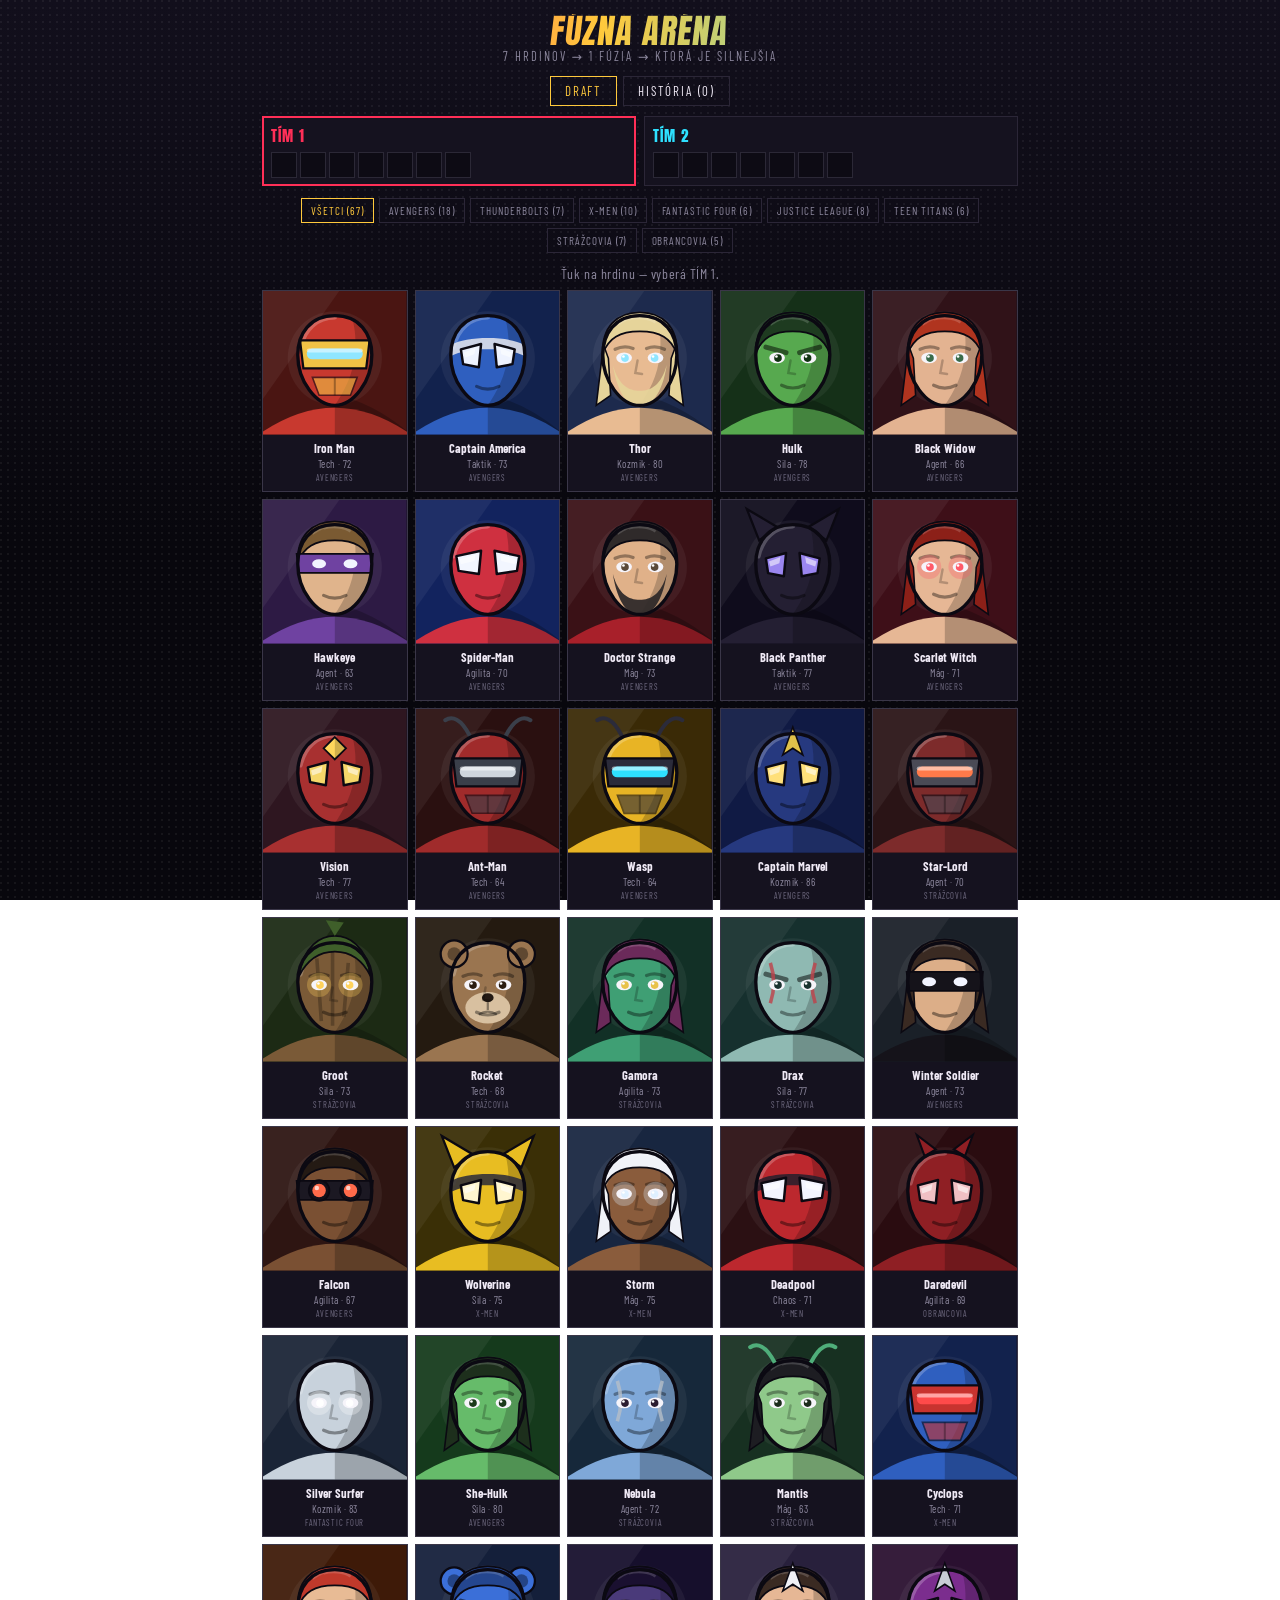
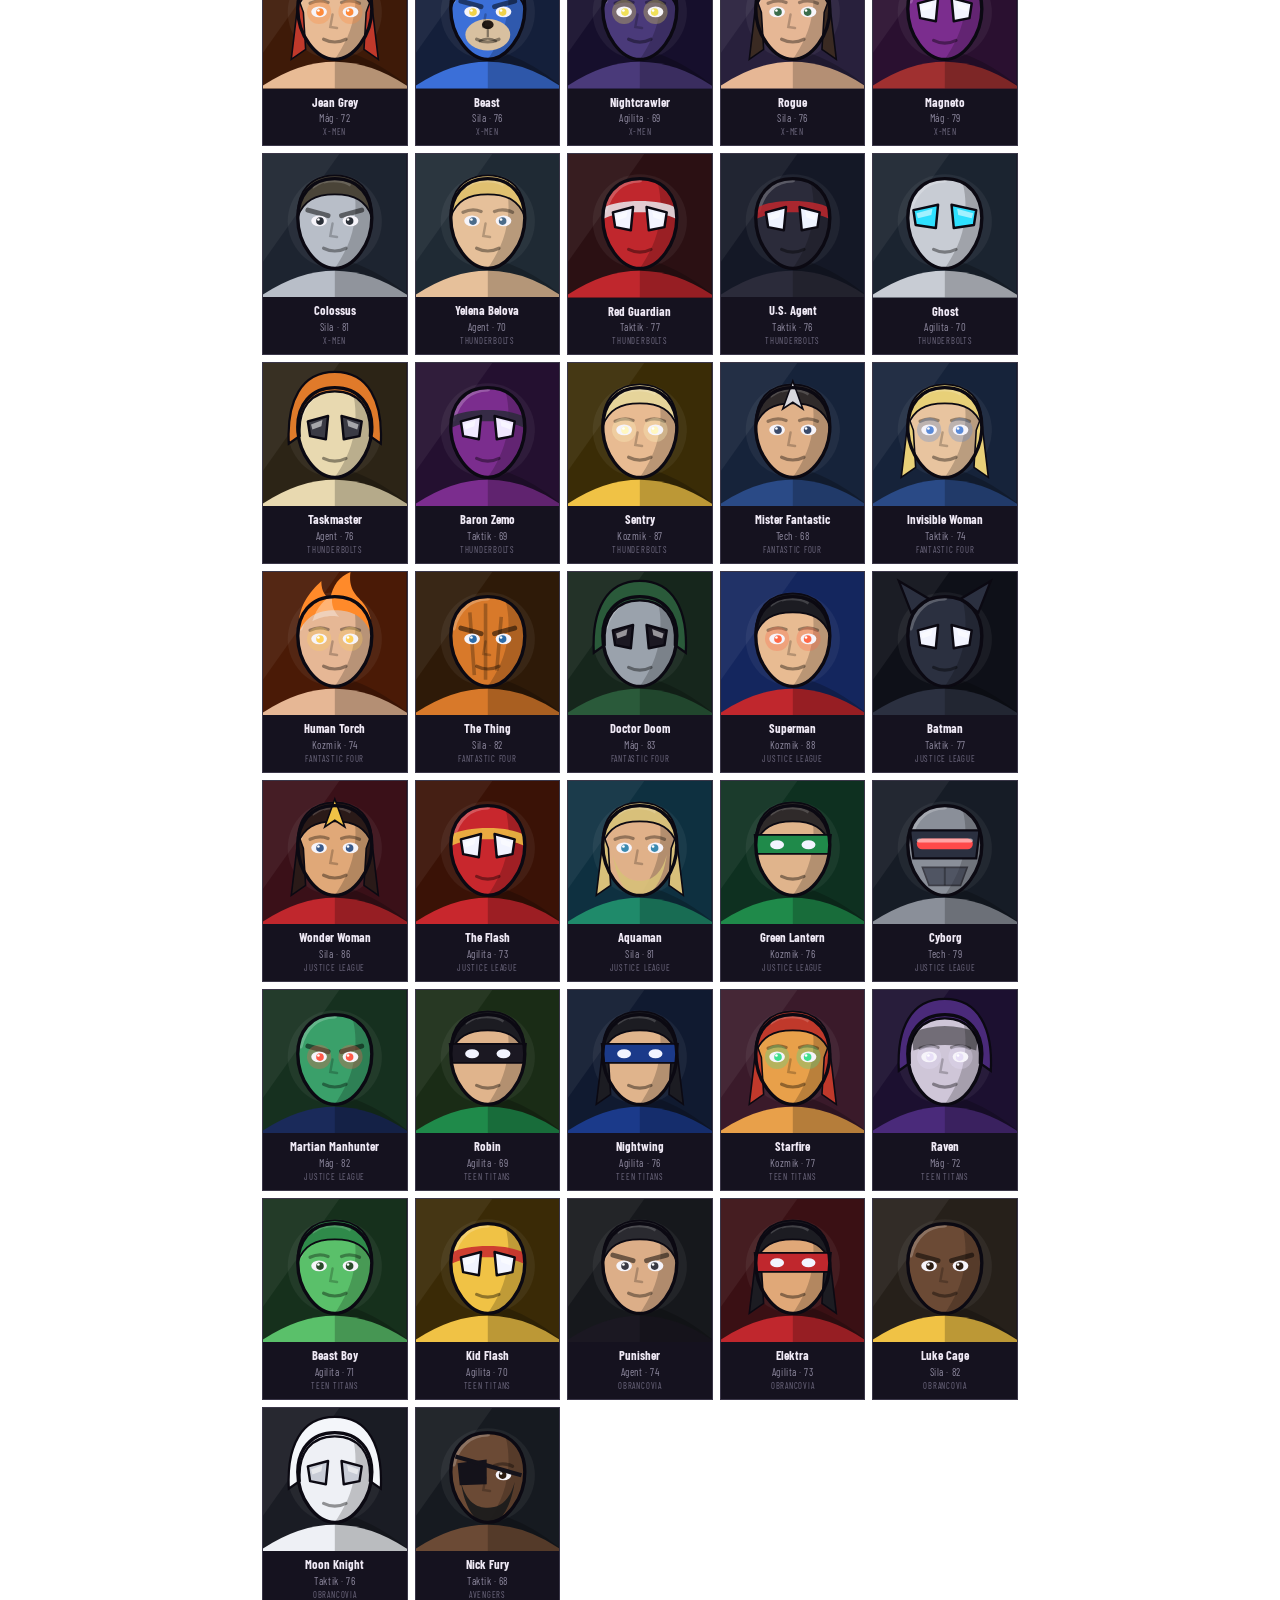
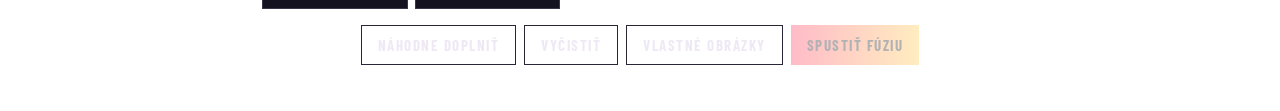
==== commit 099f470b: "Replace the turn-based battle with a strength verdict The game no longer plays out a fight. After fu" ====
--- a/public/index.html
+++ b/public/index.html
@@ -63,38 +63,22 @@
 .stats{margin-top:8px;font-size:15px}
 .stats b{color:var(--dim);font-size:10.5px;margin:0 3px 0 9px;letter-spacing:.1em}
 .roles{margin-top:5px;font-size:11px;color:var(--dim);letter-spacing:.1em;text-transform:uppercase}
-.ring{display:grid;grid-template-columns:1fr 1fr;gap:8px;margin-top:12px}
-.fCard{border:1px solid var(--line);background:var(--pan);padding:8px}
-.fCard.act{border-color:var(--c);box-shadow:0 0 18px -6px var(--c)}
-.fCard.hit{animation:sh .3s}
-@keyframes sh{25%{transform:translateX(-5px)}75%{transform:translateX(5px)}}
-.fTop{display:flex;justify-content:space-between;align-items:baseline}
-.fTeam{font-size:10.5px;letter-spacing:.14em;color:var(--dim)}
-.fCode{font-family:Anton,Impact,sans-serif;font-size:15px;color:var(--c)}
-.hpWrap{position:relative;height:17px;background:#241f30;margin-top:6px;overflow:hidden}
-.hpBar{position:absolute;inset:0 auto 0 0;background:var(--c);transition:width .35s}
-.shBar{position:absolute;top:0;left:0;height:4px;background:#ffc93c}
-.hpTxt{position:absolute;inset:0;display:grid;place-items:center;font-size:12px;font-weight:700;text-shadow:0 1px 2px #000}
-.m{display:flex;align-items:center;gap:5px;font-size:9.5px;color:var(--dim);letter-spacing:.1em;margin-top:4px}
-.m i{flex:1;height:4px;background:#2ee0ff2e;position:relative;display:block}
-.m i s{position:absolute;inset:0 auto 0 0;background:#2ee0ff;display:block}
-.m.ult i{background:#ffc93c2e}.m.ult i s{background:#ffc93c}
-.fx{display:flex;gap:6px;font-size:11px;margin-top:5px;min-height:14px;color:var(--dim)}
-.log{margin-top:10px;height:130px;overflow-y:auto;border:1px solid var(--line);background:#0d0b14;padding:8px 10px;font-size:13.5px;line-height:1.5}
-.turnBar{margin-top:10px;font-family:Anton,Impact,sans-serif;font-size:16px;color:var(--c);letter-spacing:.08em;display:flex;justify-content:space-between;align-items:center}
-.autoTog{font-family:'Barlow Condensed',sans-serif;font-size:12.5px;color:var(--dim);display:flex;gap:5px;align-items:center}
-.abGrid{display:grid;grid-template-columns:1fr 1fr;gap:6px;margin-top:8px}
-.ab{background:var(--pan);border:1px solid var(--line);padding:6px 8px;text-align:left;display:flex;gap:7px;align-items:center;transition:transform .1s}
-.ab:active{transform:scale(.97)}
-.ab:disabled{opacity:.3;cursor:not-allowed}
-.ab .pic{width:30px;height:30px;flex:0 0 auto;overflow:hidden;border:1px solid #322c40}
-.abN{font-size:12.5px;font-weight:700;line-height:1.15;display:block}
-.abM{font-size:10.5px;color:var(--dim);letter-spacing:.04em;display:block}
-.ultBtn{grid-column:1/-1;border-color:#ffc93c;background:linear-gradient(92deg,#241d0e,#15121f);justify-content:center}
-.ultBtn:not(:disabled) .abN{color:#ffc93c}
-.win{margin-top:16px;text-align:center;border:1px solid var(--c);padding:18px;background:var(--pan)}
-.winCode{font-family:Anton,Impact,sans-serif;font-size:38px;color:var(--c);transform:skewX(-7deg)}
-.winTxt{font-size:14px;letter-spacing:.2em;text-transform:uppercase;color:var(--dim)}
+.vVerdict{font-family:Anton,Impact,sans-serif;font-size:34px;color:var(--c);transform:skewX(-7deg);line-height:1.05;margin-top:10px}
+.vSub{font-size:13px;letter-spacing:.18em;text-transform:uppercase;color:var(--dim);margin-top:5px}
+.vConf{font-size:12.5px;letter-spacing:.06em;color:var(--dim);margin-top:9px;line-height:1.5}
+.dims{display:grid;gap:8px;margin-top:18px;text-align:left}
+.dim{display:grid;grid-template-columns:74px 1fr;gap:8px;align-items:center}
+.dimL{font-size:10.5px;letter-spacing:.12em;text-transform:uppercase;color:var(--dim)}
+.dimBar{display:flex;align-items:center;gap:7px}
+.dimV{font-size:11.5px;font-weight:700;min-width:46px;font-variant-numeric:tabular-nums}
+.dimV.l{text-align:right}
+.half{flex:1;height:15px;display:flex;background:#1d1a26;border-top:1px solid #262232;border-bottom:1px solid #262232}
+.half.l{justify-content:flex-end;border-left:1px solid #262232}
+.half.r{border-right:1px solid #262232}
+.half i{display:block;height:100%;transition:width .45s}
+.why{margin-top:18px;text-align:left;display:grid;gap:7px}
+.why div{font-size:13.5px;line-height:1.45;padding-left:15px;position:relative}
+.why div::before{content:"";position:absolute;left:0;top:6.5px;width:6px;height:6px;background:var(--c)}
 .hRow{border:1px solid var(--line);background:var(--pan);padding:9px 10px;margin-bottom:8px}
 .hHead{display:flex;justify-content:space-between;font-size:11px;color:var(--dim);letter-spacing:.08em}
 .hSide{display:flex;align-items:center;gap:6px;margin-top:6px}
@@ -106,11 +90,7 @@
 .hAct button{font-size:11.5px;letter-spacing:.1em;text-transform:uppercase;background:transparent;border:1px solid var(--line);padding:5px 10px}
 .empty{text-align:center;color:var(--dim);font-size:14px;padding:26px 10px;border:1px dashed var(--line);margin-top:12px}
 .btn.sm{padding:6px 12px;font-size:12.5px;letter-spacing:.08em}
-.simRow{display:flex;gap:6px;align-items:center;justify-content:center;flex-wrap:wrap;margin-top:10px;
- font-size:12.5px;color:var(--dim);letter-spacing:.06em;grid-column:1/-1}
-.ctrl{display:flex;gap:10px;align-items:center;flex-wrap:wrap;margin-top:6px;font-size:12.5px;color:var(--dim);letter-spacing:.05em}
-.ctrl label{display:flex;gap:4px;align-items:center}
-.ctrl select{background:var(--pan);color:var(--txt);border:1px solid var(--line);font-family:inherit;font-size:12.5px;padding:4px 6px}
+
 .simPanel{border:1px solid var(--line);background:var(--pan);padding:16px;margin-top:14px;text-align:center}
 .simTitle{font-family:Anton,Impact,sans-serif;font-size:22px;letter-spacing:.04em}
 .simBar{display:flex;height:34px;margin:14px 0 6px;overflow:hidden;border:1px solid var(--line)}
@@ -129,7 +109,6 @@
 .avIn{width:100%;margin-top:2px;background:#0d0b14;border:1px solid var(--line);border-top:0;color:var(--txt);
  font-family:inherit;font-size:10.5px;padding:4px 5px}
 .btn.on{border-color:#ffc93c;color:#ffc93c}
-.abH{font-size:10px;color:#ffc93c;letter-spacing:.06em;display:block}
 .stack .p i{position:absolute;left:0;right:0;bottom:-13px;font-style:normal;font-size:8.5px;
  color:var(--dim);text-align:center;letter-spacing:.02em}
 .stack{height:118px}
@@ -146,7 +125,7 @@
 <div class="wrap">
   <header>
     <div class="brand">FÚZNA ARÉNA</div>
-    <div class="sub">7 hrdinov → 1 šampión → jeden víťaz</div>
+    <div class="sub">7 hrdinov → 1 fúzia → ktorá je silnejšia</div>
   </header>
   <div id="app"></div>
 </div>
@@ -341,7 +320,7 @@
 }
 
 /* ======================= STAV ======================= */
-const S={view:"draft",phase:"draft",picks:[[],[]],turn:0,F:null,active:0,log:[],winner:null,ai:[false,true],speed:420,turns:0,sim:null,busy:false,shake:null,hist:[],curId:null,custom:{},edit:false,filter:null};
+const S={view:"draft",phase:"draft",picks:[[],[]],turn:0,F:null,verdict:null,hist:[],curId:null,custom:{},edit:false,filter:null};
 const app=document.getElementById("app");
 const taken=()=>new Set([...S.picks[0],...S.picks[1]]);
 const full=()=>S.picks[0].length===7&&S.picks[1].length===7;
@@ -370,8 +349,9 @@
  S.hist.unshift({id:S.curId,ts:S.curId,a:S.picks[0].slice(),b:S.picks[1].slice(),ca:S.F[0].code,cb:S.F[1].code,w:null});
  saveHist();
 }
-function recordWinner(w){
- const e=S.hist.find(x=>x.id===S.curId); if(e){e.w=w;saveHist();}
+function recordVerdict(){
+ const e=S.hist.find(x=>x.id===S.curId);
+ if(e){e.w=S.verdict.w;e.sim=S.verdict.wins[0]+"–"+S.verdict.wins[1];saveHist();}
 }
 function delHist(id){S.hist=S.hist.filter(x=>x.id!==id);saveHist();render();}
 function loadTeams(id){
@@ -404,21 +384,11 @@
  if(S.picks[1-t].length<7)S.turn=1-t;
  render();
 }
-function clearDraft(){S.picks=[[],[]];S.turn=0;S.F=null;S.log=[];S.winner=null;S.sim=null;S.phase="draft";S.view="draft";S.filter=null;render();}
+function clearDraft(){S.picks=[[],[]];S.turn=0;S.F=null;S.verdict=null;S.phase="draft";S.view="draft";S.filter=null;render();}
 function startFusion(){S.F=[fuse(S.picks[0],0),fuse(S.picks[1],1)];S.phase="fusion";recordTeams();render();}
-function startBattle(){
- const first=S.F[0].spd>=S.F[1].spd?0:1;
- S.active=first;S.turns=0;S.log=[{t:-1,m:T[first].name+" je rýchlejší a začína."}];
- S.phase="battle";S.view="draft";S.winner=null;render();aiTick();
-}
-function startManual(){S.ai=[false,true];S.sim=null;startBattle();}
-function rematch(){
- S.F=[fuse(S.picks[0],0),fuse(S.picks[1],1)];recordTeams();startBattle();
-}
-function backToFusion(){S.F=[fuse(S.picks[0],0),fuse(S.picks[1],1)];S.phase="fusion";S.winner=null;S.log=[];render();}
-
-/* ---- boj: jadro (spolocne pre hru aj simulaciu) ---- */
-function push(m,t){S.log.push({m,t});if(S.log.length>60)S.log.shift();}
+function backToFusion(){S.F=[fuse(S.picks[0],0),fuse(S.picks[1],1)];S.phase="fusion";S.verdict=null;render();}
+
+/* ---- jadro modelovania (beží skryto, len ako podklad pre verdikt) ---- */
 
 function resolve(me,foe,idx){
  const ult=idx===-1,hero=ult?null:me.parts[idx];
@@ -467,39 +437,6 @@
  return opts[0].i;
 }
 
-/* ---- hrany hry ---- */
-function act(idx){
- if(S.busy||S.winner!=null)return;
- S.busy=true;
- const me=S.F[S.active],foe=S.F[1-S.active];
- const R=resolve(me,foe,idx);
- if(R.hit){S.shake=1-S.active;setTimeout(()=>{S.shake=null;},Math.min(330,S.speed));}
- push(R.line,S.active);S.turns++;render();
- setTimeout(()=>{
-  if(foe.hp<=0)return finish(S.active);
-  endTurn();
- },S.speed);
-}
-function endTurn(){
- const next=1-S.active,nf=S.F[next],u=upkeep(nf);
- if(u.burn>0)push("🔥 "+T[next].name+" stráca "+u.burn+" hp z horiacej rany.",next);
- if(u.dead)return finish(S.active);
- if(u.stunned){push("💫 "+T[next].name+" je omráčený a vynecháva ťah.",next);S.busy=false;render();aiTick();return;}
- S.active=next;S.busy=false;render();aiTick();
-}
-function finish(w){
- S.winner=w;push(T[w].name+" vyhráva po "+S.turns+" ťahoch.",w);recordWinner(w);S.busy=false;render();
-}
-function aiTick(){
- if(S.phase!=="battle"||S.winner!=null||!S.ai[S.active])return;
- setTimeout(()=>{
-  if(S.phase!=="battle"||S.winner!=null||!S.ai[S.active]||S.busy)return;
-  act(chooseAI(S.F[S.active],S.F[1-S.active]));
- },Math.max(60,S.speed));
-}
-function setAI(t,v){S.ai[t]=v;render();aiTick();}
-function setSpeed(v){S.speed=+v;render();}
-function simulateRest(){S.ai=[true,true];render();aiTick();}
 function setView(v){S.view=v;render();}
 
 /* ---- davkova simulacia (bez animacie) ---- */
@@ -516,34 +453,90 @@
  }
  return {w:-1,turns:400,hp:0};
 }
-function runBatch(n){
- const wins=[0,0];let draws=0,turns=0,hp=[0,0];
- for(let i=0;i<n;i++){
+/* ======================= VYHODNOTENIE ======================= */
+const EVAL_RUNS=600;
+
+// Koľko schopností v tíme nesie ktorý efekt.
+function kit(f){
+ const k={shield:0,heal:0,stun:0,dot:0,pierce:0,crit:0,defDown:0,atkUp:0};
+ f.parts.forEach(h=>{const a=h.ab;
+  if(a.shield)k.shield++; if(a.heal)k.heal++; if(a.stun)k.stun++; if(a.dot)k.dot++;
+  if(a.pierce)k.pierce++; if(a.crit)k.crit++; if(a.defDown)k.defDown++; if(a.atkUp)k.atkUp++;});
+ return k;
+}
+
+// Štyri rozmery sily. Vzorce zámerne kopírujú to, čo naozaj robí damage() a upkeep(),
+// aby sa rozbor nerozchádzal s číslom zo simulácií.
+function analyse(f){
+ const abs=f.parts.map(h=>h.ab);
+ const avgP=abs.reduce((s,a)=>s+a.p,0)/abs.length;
+ const avgCost=abs.reduce((s,a)=>s+a.cost,0)/abs.length;
+ const k=kit(f);
+ return {
+  utok:     f.atk*(avgP/60)*(1+(f.regen-avgCost)/140),
+  odolnost: f.maxHp*(100+f.def*.75)/100,
+  tempo:    f.spd*(1+f.regen/90),
+  vybava:   k.shield*26+k.heal*30+k.stun*34+k.dot*22+k.pierce*20+k.crit*18+k.defDown*14+k.atkUp*14,
+  avgP,avgCost,k
+ };
+}
+
+function reasons(F,A){
+ const out=[],n=v=>Math.round(v).toLocaleString("sk-SK");
+ const dim=(label,key)=>{
+  const a=A[0][key],b=A[1][key];
+  const hi=a>=b?0:1, ha=Math.max(a,b), la=Math.min(a,b);
+  const rel=la>0?(ha-la)/la*100:100;
+  if(rel<7)return;
+  out.push({t:hi,mag:rel,txt:`${label}: ${T[hi].name} vedie o ${Math.round(rel)} % (${n(ha)} proti ${n(la)}).`});
+ };
+ dim("Útočný výkon","utok"); dim("Výdrž","odolnost");
+ dim("Tempo","tempo"); dim("Výbava schopností","vybava");
+
+ const names={stun:"omráčenie",heal:"liečenie",shield:"štít",dot:"horiacu ranu",
+              pierce:"prienik obranou",crit:"kritický zásah"};
+ Object.keys(names).forEach(key=>{
+  const a=A[0].k[key],b=A[1].k[key];
+  if(a===b)return;
+  const hi=a>b?0:1;
+  out.push({t:hi,mag:Math.abs(a-b)*9,
+   txt:`${T[hi].name} má viac schopností na ${names[key]} — ${Math.max(a,b)} proti ${Math.min(a,b)}.`});
+ });
+
+ F.forEach((f,i)=>{ if(f.pure&&!F[1-i].pure)
+  out.push({t:i,mag:13,txt:`${T[i].name} je zložený len zo skupiny ${f.pure}, čo mu dvíha štatistiky o 8 %.`}); });
+
+ const first=F[0].spd>=F[1].spd?0:1;
+ out.push({t:first,mag:6,txt:`${T[first].name} je rýchlejší, takže do stretnutia vstupuje prvý.`});
+
+ return out.sort((x,y)=>y.mag-x.mag).slice(0,6);
+}
+
+function runEval(){
+ const wins=[0,0]; let draws=0,turns=0;
+ for(let i=0;i<EVAL_RUNS;i++){
   const r=simulateOne(S.picks[0],S.picks[1]);
   turns+=r.turns;
-  if(r.w<0)draws++;else{wins[r.w]++;hp[r.w]+=r.hp;}
- }
- const prev=S.sim&&S.sim.n?S.sim:null;
- S.sim={n:n+(prev?prev.n:0),
-  wins:[wins[0]+(prev?prev.wins[0]:0),wins[1]+(prev?prev.wins[1]:0)],
-  draws:draws+(prev?prev.draws:0),
-  turns:Math.round((turns+(prev?prev.turns*prev.n:0))/(n+(prev?prev.n:0))),
-  hp:[wins[0]?Math.round(hp[0]/wins[0]):0,wins[1]?Math.round(hp[1]/wins[1]):0]};
- S.phase="sim";S.view="draft";
- const e=S.hist.find(x=>x.id===S.curId);
- if(e){e.sim=S.sim.wins[0]+"–"+S.sim.wins[1]+" z "+S.sim.n;saveHist();}
- render();
-}
-function startSim(){S.ai=[true,true];S.sim=null;startBattle();}
+  if(r.w<0)draws++; else wins[r.w]++;
+ }
+ const decided=Math.max(1,wins[0]+wins[1]);
+ const share=[wins[0]/decided*100,wins[1]/decided*100];
+ const edge=Math.abs(share[0]-share[1]);
+ const w=edge<4?-1:(share[0]>share[1]?0:1);
+ const conf=edge<14?"tesne":edge<34?"jasne":edge<62?"výrazne":"drvivo";
+ const A=[analyse(S.F[0]),analyse(S.F[1])];
+ S.verdict={wins,draws,share,w,edge,conf,runs:EVAL_RUNS,
+            turns:Math.round(turns/EVAL_RUNS),A,why:reasons(S.F,A)};
+ S.phase="verdict"; S.view="draft";
+ recordVerdict(); render();
+}
 
 /* ======================= RENDER ======================= */
 function render(){
  if(S.view==="hist"){app.innerHTML=tabs()+histView();return;}
- if(S.phase==="draft")app.innerHTML=tabs()+draftView();
- else if(S.phase==="sim")app.innerHTML=simView();
+ if(S.phase==="verdict")app.innerHTML=verdictView();
  else if(S.phase==="fusion")app.innerHTML=fusionView();
- else app.innerHTML=battleView();
- const lg=document.getElementById("log");if(lg)lg.scrollTop=lg.scrollHeight;
+ else app.innerHTML=tabs()+draftView();
 }
 function tabs(){
  return `<div class="tabs">
@@ -590,91 +583,48 @@
    <div class="roles">${f.roles.join(" · ")}${f.pure?` <span class="badge">· JEDNOTNÝ TÍM +8%</span>`:""}</div></div>`;
  });
  h+=`<div class="actions"><button class="btn" onclick="clearDraft()">Späť na draft</button>
-  <button class="btn" onclick="startManual()">Hrať manuálne</button>
-  <button class="btn main" onclick="startSim()">Simulovať súboj</button></div>
-  <div class="simRow"><span>Rýchla simulácia bez animácie:</span>
-  <button class="btn sm" onclick="runBatch(1)">1×</button>
-  <button class="btn sm" onclick="runBatch(50)">50×</button>
-  <button class="btn sm" onclick="runBatch(500)">500×</button></div></div>`;
+  <button class="btn main" onclick="runEval()">Ktorá fúzia je silnejšia?</button></div></div>`;
  return h;
 }
-function battleView(){
- let h=`<div class="ring">`;
- S.F.forEach(f=>{
-  const pct=(f.hp/f.maxHp)*100;
-  h+=`<div class="fCard ${S.active===f.team&&S.winner==null?"act":""} ${S.shake===f.team?"hit":""}" style="--c:${T[f.team].c}">
-   <div class="fTop"><span class="fTeam">${T[f.team].name}</span><span class="fCode">${f.code}</span></div>
-   <div class="mini">${f.parts.map(p=>`<span title="${p.n}">${face(p.id)}</span>`).join("")}</div>
-   <div class="names">${f.parts.map(p=>p.n).join(" · ")}</div>
-   <div class="hpWrap"><div class="hpBar" style="width:${pct}%"></div>${f.shield>0?`<div class="shBar" style="width:${Math.min(100,f.shield/f.maxHp*100)}%"></div>`:""}<span class="hpTxt">${f.hp}${f.shield>0?" +"+f.shield:""}</span></div>
-   <div class="m"><span>EN</span><i><s style="width:${f.en}%"></s></i></div>
-   <div class="m ult"><span>ULT</span><i><s style="width:${f.charge}%"></s></i></div>
-   <div class="fx">${f.dot.length?"🔥"+f.dot.reduce((s,d)=>s+d.d,0):""} ${f.stun?"💫":""} ${f.atkUp?"⬆"+f.atkUp:""} ${f.defDown?"🛡−"+f.defDown:""}</div></div>`;
- });
- h+=`</div><div class="log" id="log">`+S.log.map(l=>`<div style="color:${l.t===0?T[0].c:l.t===1?T[1].c:"#8b869c"}">${l.m}</div>`).join("")+`</div>`;
- if(S.winner==null){
-  const f=S.F[S.active],lock=S.busy||S.ai[S.active];
-  h+=`<div class="turnBar" style="--c:${T[S.active].c}">NA ŤAHU: ${T[S.active].name} <span style="font-family:'Barlow Condensed';font-size:12px;color:var(--dim);letter-spacing:.1em">ŤAH ${S.turns+1}</span></div>
-   <div class="ctrl">
-    <label><input type="checkbox" ${S.ai[0]?"checked":""} onchange="setAI(0,this.checked)"> AI tím 1</label>
-    <label><input type="checkbox" ${S.ai[1]?"checked":""} onchange="setAI(1,this.checked)"> AI tím 2</label>
-    <select onchange="setSpeed(this.value)">
-     <option value="900" ${S.speed==900?"selected":""}>pomaly</option>
-     <option value="420" ${S.speed==420?"selected":""}>normál</option>
-     <option value="120" ${S.speed==120?"selected":""}>rýchlo</option>
-     <option value="35" ${S.speed==35?"selected":""}>turbo</option>
-    </select>
-    ${(S.ai[0]&&S.ai[1])?"":'<button class="btn sm" onclick="simulateRest()">Dosimulovať</button>'}
-   </div>
-   <div class="abGrid">
-   <button class="ab ultBtn" ${f.charge<100||lock?"disabled":""} onclick="act(-1)"><span><span class="abN">☄️ FÚZNY PRIELOM</span><span class="abM">${f.charge>=100?"pripravené":"nabité "+Math.round(f.charge)+"%"}</span></span></button>`;
-  f.parts.forEach((p,i)=>{
-   const off=f.cds[i]>0||f.en<p.ab.cost||lock;
-   h+=`<button class="ab" ${off?"disabled":""} onclick="act(${i})"><span class="pic">${face(p.id)}</span><span><span class="abN">${p.ab.name}</span><span class="abH">${p.n}</span><span class="abM">${f.cds[i]>0?"cooldown "+f.cds[i]:p.ab.cost+" en · sila "+p.ab.p}</span></span></button>`;
-  });
-  h+=`</div>`;
- } else {
-  h+=`<div class="win" style="--c:${T[S.winner].c}"><div class="winCode">${S.F[S.winner].code}</div>
-   <div class="winTxt">${T[S.winner].name} vyhráva</div>
-   <div class="winTxt" style="margin-top:4px">${S.turns} ťahov</div>
-   <div class="actions"><button class="btn" onclick="rematch()">Odveta</button>
-   <button class="btn" onclick="runBatch(50)">Simulovať 50×</button>
+function verdictView(){
+ const v=S.verdict, w=v.w, c=w<0?"#8b869c":T[w].c;
+ const teamRow=f=>`<div class="s" style="color:${T[f.team].c}"><b style="font-family:Anton,Impact,sans-serif">${f.code}</b>${f.parts.map(x=>`<span title="${x.n}">${face(x.id)}</span>`).join("")}</div>`;
+ // Obe strany sa škálujú k väčšej z nich, aby bol rozdiel naozaj vidieť —
+ // podiel z dvoch podobných čísel by vždy vyzeral ako 50:50.
+ const num=x=>Math.round(x).toLocaleString("sk-SK");
+ const bar=(a,b)=>{
+  const mx=Math.max(a,b,1e-6);
+  return `<span class="dimV l" style="color:${T[0].c}">${num(a)}</span>`+
+         `<div class="half l"><i style="width:${a/mx*100}%;background:${T[0].c}"></i></div>`+
+         `<div class="half r"><i style="width:${b/mx*100}%;background:${T[1].c}"></i></div>`+
+         `<span class="dimV" style="color:${T[1].c}">${num(b)}</span>`;
+ };
+ const dim=(label,key)=>`<div class="dim"><span class="dimL">${label}</span><div class="dimBar">${bar(v.A[0][key],v.A[1][key])}</div></div>`;
+
+ return `<div class="simPanel" style="--c:${c}">
+  <div class="simTitle">VYHODNOTENIE</div>
+  <div class="simTeams">${teamRow(S.F[0])}${teamRow(S.F[1])}</div>
+  ${w<0?`<div class="vVerdict">ZHODA</div><div class="vSub">ani jedna fúzia nemá navrch</div>`
+       :`<div class="vVerdict">${S.F[w].code}</div><div class="vSub">${T[w].name} je ${v.conf} silnejší</div>`}
+  <div class="vConf">${Math.round(v.share[0])} % : ${Math.round(v.share[1])} % prevahy · ${v.runs} modelovaných stretnutí<br>
+   stretnutie trvá priemerne ${v.turns} ťahov${v.draws?` · ${v.draws} skončilo bez rozhodnutia`:""}</div>
+  <div class="dims">${dim("Útok","utok")}${dim("Výdrž","odolnost")}${dim("Tempo","tempo")}${dim("Výbava","vybava")}</div>
+  <div class="why">${v.why.map(r=>`<div style="--c:${T[r.t].c}">${r.txt}</div>`).join("")}</div>
+  <div class="actions">
+   <button class="btn" onclick="runEval()">Prepočítať</button>
+   <button class="btn" onclick="backToFusion()">Späť na fúziu</button>
    <button class="btn" onclick="setView('hist')">História</button>
    <button class="btn main" onclick="clearDraft()">Nový draft</button></div></div>`;
- }
- return h;
-}
-function simView(){
- const m=S.sim,tot=Math.max(1,m.wins[0]+m.wins[1]+m.draws);
- const p0=m.wins[0]/tot*100,p1=m.wins[1]/tot*100,pd=m.draws/tot*100;
- const teamRow=(f)=>`<div class="s" style="color:${T[f.team].c}"><b style="font-family:Anton,Impact,sans-serif">${f.code}</b>${f.parts.map(x=>`<span>${face(x.id)}</span>`).join("")}</div>`;
- return `<div class="simPanel">
-  <div class="simTitle">VÝSLEDOK ${m.n} SIMULÁCIÍ</div>
-  <div class="simTeams">${teamRow(S.F[0])}${teamRow(S.F[1])}</div>
-  <div class="simBar">
-   <div style="width:${p0}%;background:${T[0].c}">${p0>12?Math.round(p0)+"%":""}</div>
-   <div style="width:${pd}%;background:#4a4458"></div>
-   <div style="width:${p1}%;background:${T[1].c}">${p1>12?Math.round(p1)+"%":""}</div></div>
-  <div class="simSides"><span>${T[0].name} · ${m.wins[0]} výhier</span><span>${m.wins[1]} výhier · ${T[1].name}</span></div>
-  <div class="simGrid">
-   <div><b>${m.turns}</b><span>priemer ťahov</span></div>
-   <div><b>${m.draws}</b><span>remíz</span></div>
-   <div><b>${m.hp[0]}% / ${m.hp[1]}%</b><span>zvyšné hp víťaza</span></div></div>
-  <div class="actions">
-   <button class="btn" onclick="runBatch(50)">Ešte 50×</button>
-   <button class="btn" onclick="startSim()">Pozrieť jeden súboj</button>
-   <button class="btn" onclick="backToFusion()">Späť na fúziu</button>
-   <button class="btn main" onclick="clearDraft()">Nový draft</button></div></div>`;
 }
 function histView(){
- if(!S.hist.length)return `<div class="empty">Zatiaľ žiadne zostavy. Zlož tímy a spusti fúziu — uložia sa sem aj s výsledkom.</div>`;
+ if(!S.hist.length)return `<div class="empty">Zatiaľ žiadne zostavy. Zlož tímy a spusti fúziu — uložia sa sem aj s vyhodnotením.</div>`;
  return S.hist.map(e=>{
   const d=new Date(e.ts),ds=d.toLocaleDateString("sk-SK")+" "+d.toLocaleTimeString("sk-SK",{hour:"2-digit",minute:"2-digit"});
-  const side=(ids,code,t)=>`<div class="hSide ${e.w!=null&&e.w!==t?"lost":""}" style="--c:${T[t].c}">
+  const side=(ids,code,t)=>`<div class="hSide ${e.w!=null&&e.w>=0&&e.w!==t?"lost":""}" style="--c:${T[t].c}">
     <span class="lbl">${code}</span><span class="faces">${ids.map(i=>`<span title="${HEROES[i].n}">${face(i)}</span>`).join("")}</span>
-    ${e.w===t?'<span style="color:#ffc93c;font-size:12px;letter-spacing:.1em">VÍŤAZ</span>':""}</div>
+    ${e.w===t?'<span style="color:#ffc93c;font-size:12px;letter-spacing:.1em">SILNEJŠÍ</span>':""}</div>
     <div class="names" style="text-align:left;margin:0 0 4px 80px">${ids.map(i=>HEROES[i].n).join(" · ")}</div>`;
-  return `<div class="hRow"><div class="hHead"><span>${ds}</span><span>${e.sim?`<span class="badge">sim ${e.sim}</span> · `:""}${e.w==null?"bez výsledku":T[e.w].name+" vyhral"}</span></div>
+  return `<div class="hRow"><div class="hHead"><span>${ds}</span><span>${e.sim?`<span class="badge">${e.sim}</span> · `:""}${e.w==null?"nevyhodnotené":e.w<0?"zhoda":T[e.w].name+" silnejší"}</span></div>
    ${side(e.a,e.ca,0)}${side(e.b,e.cb,1)}
    <div class="hAct"><button onclick="loadTeams(${e.id})">Načítať zostavy</button><button onclick="delHist(${e.id})">Zmazať</button></div></div>`;
  }).join("");
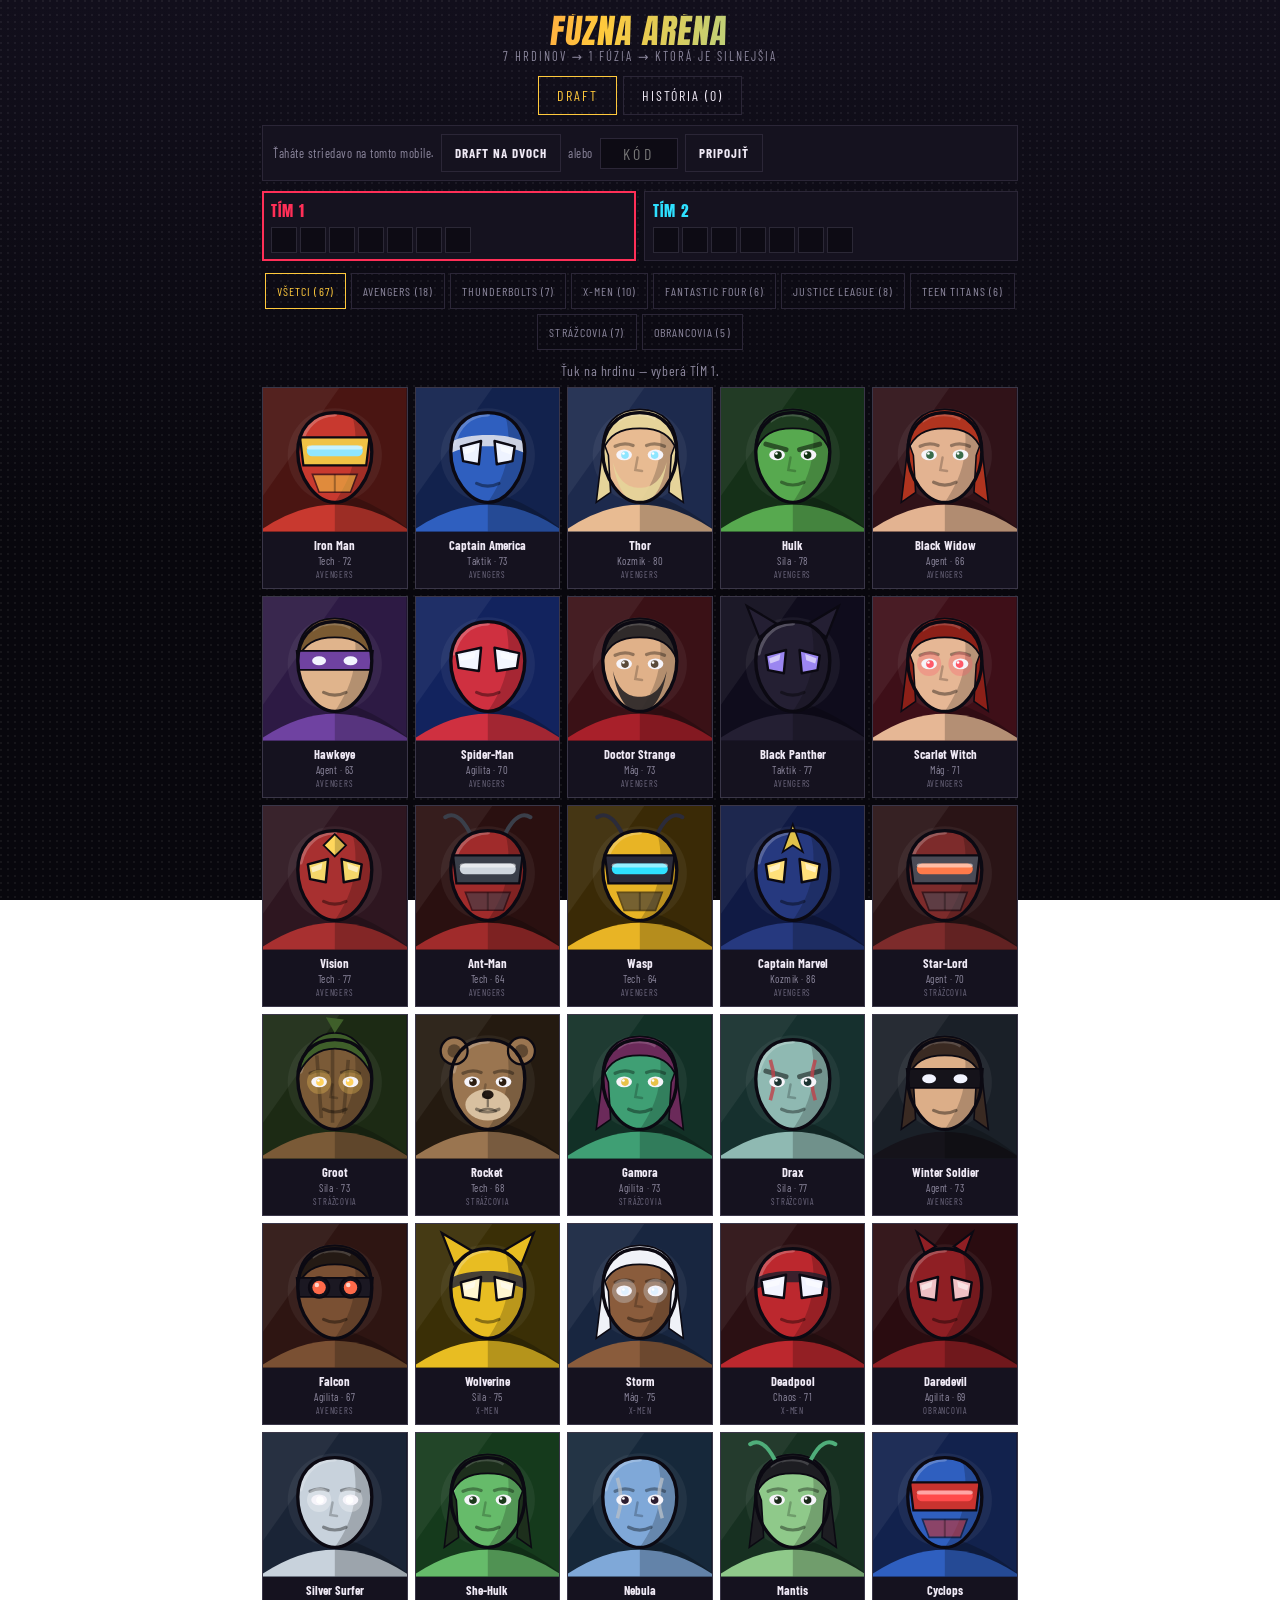
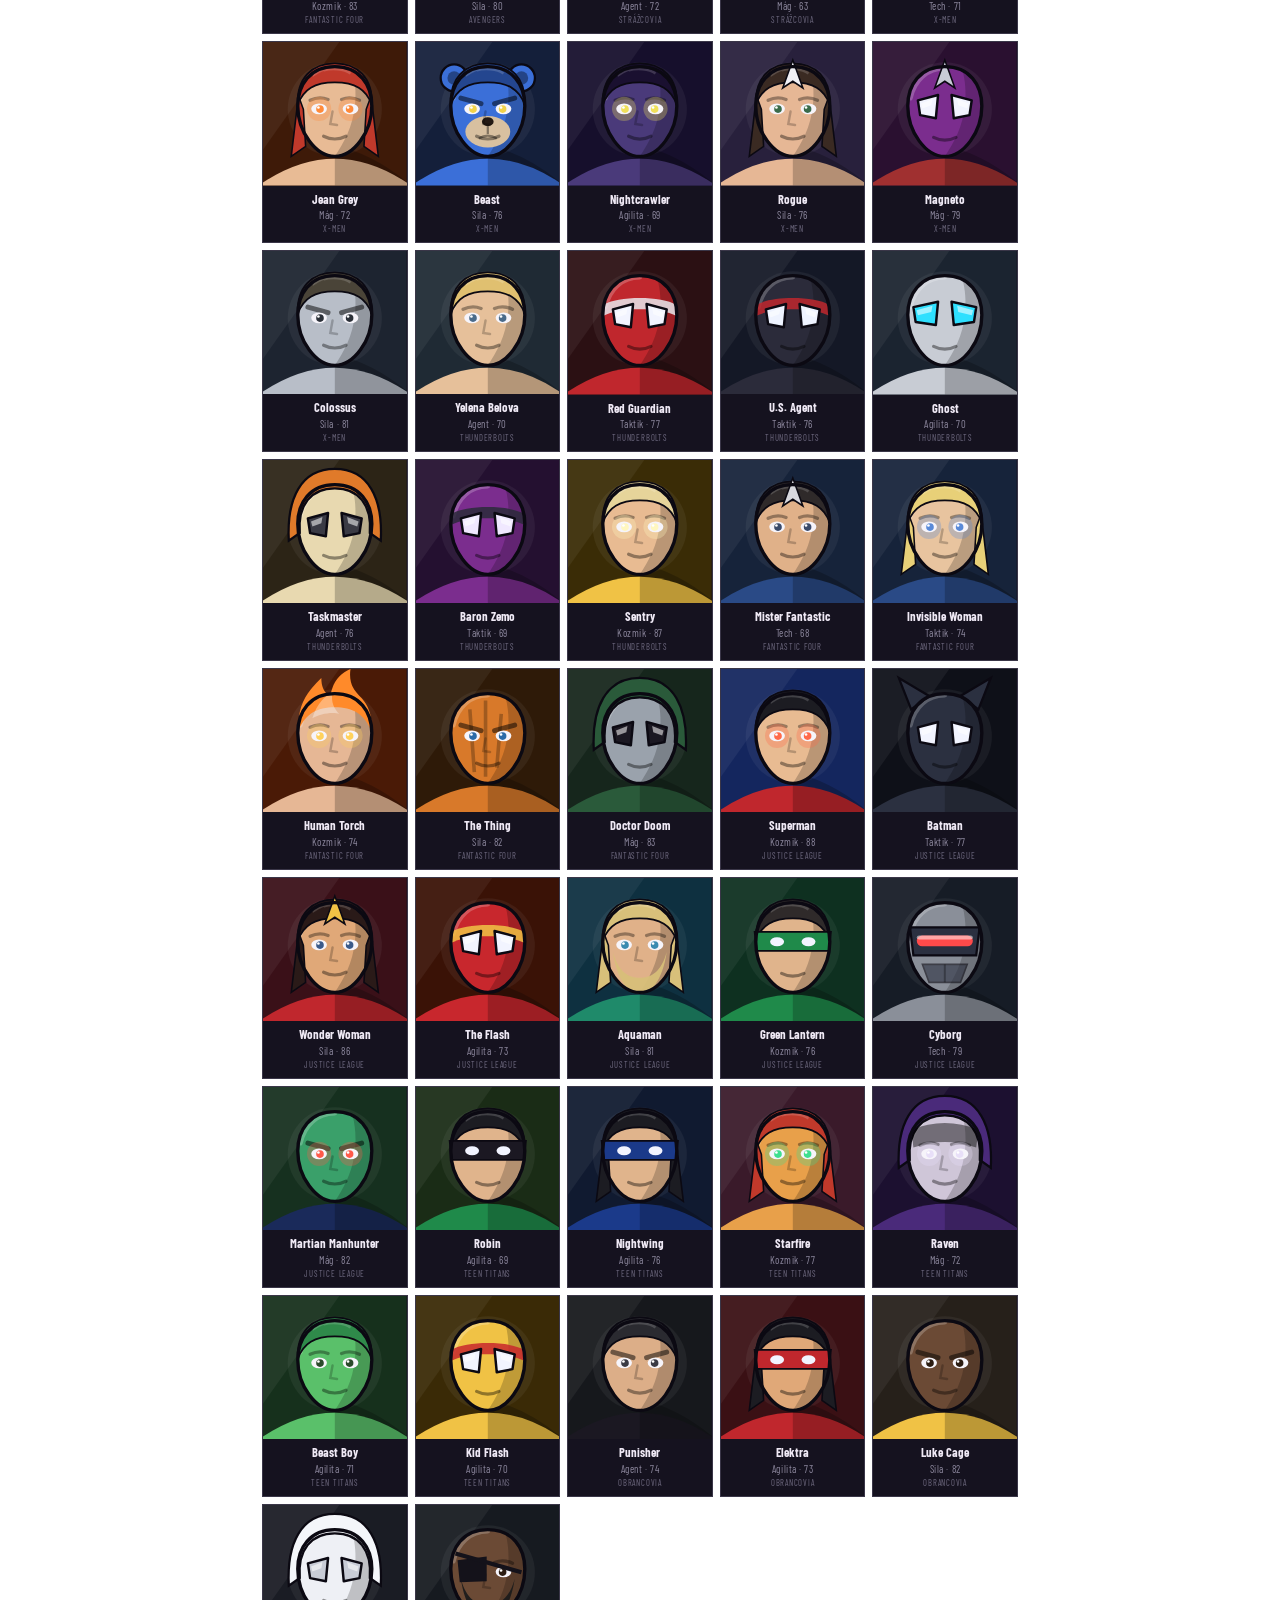
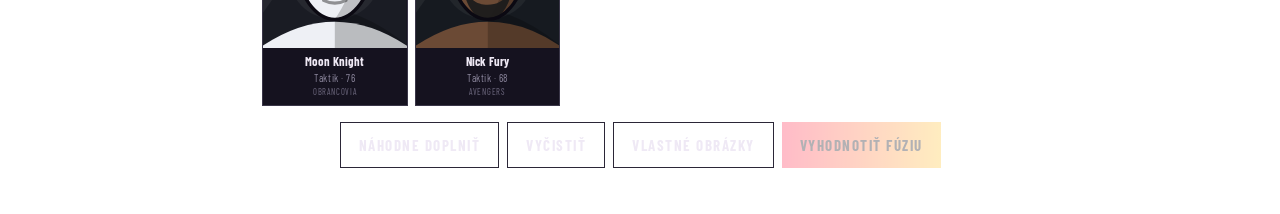
==== commit 5f37f170: "Add two-device drafting and land straight on the result Two people can now draft from their own phon" ====
--- a/public/index.html
+++ b/public/index.html
@@ -9,6 +9,8 @@
 <link href="https://fonts.googleapis.com/css2?family=Anton&family=Barlow+Condensed:wght@400;600;700&display=swap" rel="stylesheet">
 <style>
 *{box-sizing:border-box}
+html{-webkit-text-size-adjust:100%}
+button,input,select{touch-action:manipulation;-webkit-tap-highlight-color:transparent}
 body{margin:0;--ink:#0a0910;--pan:#15121f;--line:#2b2637;--txt:#efe9f5;--dim:#8b869c;
  font-family:'Barlow Condensed',system-ui,sans-serif;color:var(--txt);
  background:radial-gradient(circle at 1px 1px,rgba(255,255,255,.055) 1px,transparent 1.6px) 0 0/7px 7px,
@@ -21,7 +23,7 @@
  background:linear-gradient(92deg,#ff2f57,#ffc93c 45%,#2ee0ff);-webkit-background-clip:text;background-clip:text;color:transparent}
 .sub{font-size:12.5px;color:var(--dim);letter-spacing:.16em;text-transform:uppercase}
 .tabs{display:flex;gap:6px;justify-content:center;margin:12px 0 4px}
-.tab{background:transparent;border:1px solid var(--line);padding:6px 14px;font-size:13px;letter-spacing:.14em;text-transform:uppercase}
+.tab{background:transparent;border:1px solid var(--line);padding:10px 18px;font-size:14px;letter-spacing:.14em;text-transform:uppercase}
 .tab.on{border-color:#ffc93c;color:#ffc93c}
 .bar{display:grid;grid-template-columns:1fr 1fr;gap:8px;margin-top:10px}
 .slot{border:1px solid var(--line);background:var(--pan);padding:7px 8px}
@@ -43,7 +45,9 @@
 .nm{font-size:12.5px;font-weight:700;line-height:1.15;display:block;color:#efe9f5;overflow-wrap:anywhere}
 .rl{font-size:10.5px;color:#8b869c;letter-spacing:.05em;display:block;margin-top:2px}
 .actions{display:flex;gap:8px;margin-top:16px;justify-content:center;flex-wrap:wrap}
-.btn{border:1px solid var(--line);background:transparent;padding:10px 16px;font-size:15px;font-weight:700;letter-spacing:.1em;text-transform:uppercase}
+@media(max-width:420px){.actions .btn{flex:1 1 46%}.dim{grid-template-columns:60px 1fr}.dimV{min-width:40px;font-size:11px}.brand{font-size:30px}}
+.btn{border:1px solid var(--line);background:transparent;padding:13px 18px;font-size:15px;font-weight:700;
+ letter-spacing:.1em;text-transform:uppercase;min-height:46px}
 .btn.main{background:linear-gradient(92deg,#ff2f57,#ffc93c);color:#12101a;border:0}
 .btn:disabled{opacity:.32;cursor:not-allowed}
 .reveal{display:grid;gap:12px;margin-top:14px}
@@ -63,6 +67,17 @@
 .stats{margin-top:8px;font-size:15px}
 .stats b{color:var(--dim);font-size:10.5px;margin:0 3px 0 9px;letter-spacing:.1em}
 .roles{margin-top:5px;font-size:11px;color:var(--dim);letter-spacing:.1em;text-transform:uppercase}
+.mBar{border:1px solid var(--line);background:var(--pan);padding:8px 10px;margin-top:10px;
+ display:flex;flex-wrap:wrap;gap:7px;align-items:center;font-size:12.5px;color:var(--dim);letter-spacing:.04em}
+.mBar.on{border-color:var(--c);position:sticky;top:0;z-index:5;box-shadow:0 6px 14px -8px #000}
+.mCode{font-family:Anton,Impact,sans-serif;font-size:19px;color:var(--c);letter-spacing:.16em;transform:skewX(-7deg)}
+.mBar input{background:#0d0b14;border:1px solid var(--line);color:var(--txt);font-family:inherit;font-size:16px;
+ letter-spacing:.22em;text-transform:uppercase;padding:5px 6px;width:78px;text-align:center}
+.mYou{color:var(--c);font-weight:700}
+.mWait{color:#ffc93c}
+.mErr{color:#ff6a7a;flex-basis:100%}
+.mOk{color:#3fdf8f;flex-basis:100%}
+.grid.lock{opacity:.45;pointer-events:none}
 .vVerdict{font-family:Anton,Impact,sans-serif;font-size:34px;color:var(--c);transform:skewX(-7deg);line-height:1.05;margin-top:10px}
 .vSub{font-size:13px;letter-spacing:.18em;text-transform:uppercase;color:var(--dim);margin-top:5px}
 .vConf{font-size:12.5px;letter-spacing:.06em;color:var(--dim);margin-top:9px;line-height:1.5}
@@ -87,9 +102,10 @@
 .hSide .faces span{width:20px;height:20px;overflow:hidden;border:1px solid #2b2637;background:#0d0b14}
 .hSide.lost{opacity:.45}
 .hAct{display:flex;gap:6px;margin-top:8px}
-.hAct button{font-size:11.5px;letter-spacing:.1em;text-transform:uppercase;background:transparent;border:1px solid var(--line);padding:5px 10px}
+.hAct button{font-size:12.5px;letter-spacing:.1em;text-transform:uppercase;background:transparent;
+ border:1px solid var(--line);padding:9px 13px;min-height:38px}
 .empty{text-align:center;color:var(--dim);font-size:14px;padding:26px 10px;border:1px dashed var(--line);margin-top:12px}
-.btn.sm{padding:6px 12px;font-size:12.5px;letter-spacing:.08em}
+.btn.sm{padding:9px 13px;font-size:13px;letter-spacing:.08em;min-height:38px}
 
 .simPanel{border:1px solid var(--line);background:var(--pan);padding:16px;margin-top:14px;text-align:center}
 .simTitle{font-family:Anton,Impact,sans-serif;font-size:22px;letter-spacing:.04em}
@@ -100,21 +116,29 @@
 .simGrid div{border:1px solid var(--line);padding:8px 4px}
 .simGrid b{display:block;font-family:Anton,Impact,sans-serif;font-size:20px}
 .simGrid span{font-size:10.5px;color:var(--dim);letter-spacing:.1em;text-transform:uppercase}
-.simTeams{display:flex;justify-content:center;gap:14px;flex-wrap:wrap;margin-top:12px}
-.simTeams .s{display:flex;align-items:center;gap:5px}
-.simTeams .s span{width:20px;height:20px;overflow:hidden;border:1px solid #2b2637}
+.teams2{display:grid;gap:8px;margin-top:12px}
+@media(min-width:560px){.teams2{grid-template-columns:1fr 1fr}}
+.tBlock{border:1px solid var(--c);background:#141120;padding:9px 10px;text-align:left}
+.tTop{display:flex;justify-content:space-between;align-items:baseline;gap:8px}
+.tCode{font-family:Anton,Impact,sans-serif;font-size:19px;color:var(--c);letter-spacing:.04em}
+.tTitle{font-size:10px;letter-spacing:.18em;color:var(--dim);text-transform:uppercase;text-align:right}
+.tFaces{display:flex;gap:3px;margin-top:7px}
+.tFaces span{width:27px;height:27px;overflow:hidden;border:1px solid #2b2637;background:#0d0b14;flex:0 0 auto}
+.tStats{margin-top:7px;font-size:14px;font-variant-numeric:tabular-nums}
+.tStats b{color:var(--dim);font-size:9.5px;margin:0 3px 0 9px;letter-spacing:.1em}
+.tStats b:first-child{margin-left:0}
 .badge{color:#ffc93c}
 .names{font-size:9.5px;line-height:1.35;color:var(--dim);letter-spacing:.02em;margin-top:4px}
 .cardWrap{display:flex;flex-direction:column}
 .avIn{width:100%;margin-top:2px;background:#0d0b14;border:1px solid var(--line);border-top:0;color:var(--txt);
- font-family:inherit;font-size:10.5px;padding:4px 5px}
+ font-family:inherit;font-size:16px;padding:6px 6px}
 .btn.on{border-color:#ffc93c;color:#ffc93c}
 .stack .p i{position:absolute;left:0;right:0;bottom:-13px;font-style:normal;font-size:8.5px;
  color:var(--dim);text-align:center;letter-spacing:.02em}
 .stack{height:118px}
 .filters{display:flex;flex-wrap:wrap;gap:5px;justify-content:center;margin-top:12px}
-.fch{background:transparent;border:1px solid var(--line);color:var(--dim);padding:5px 9px;
- font-size:11px;letter-spacing:.09em;text-transform:uppercase}
+.fch{background:transparent;border:1px solid var(--line);color:var(--dim);padding:8px 11px;
+ font-size:12px;letter-spacing:.09em;text-transform:uppercase;min-height:36px}
 .fch.on{border-color:#ffc93c;color:#ffc93c}
 .fch.team{border-color:#ff2f57;color:#ff2f57}
 .gp{display:block;font-size:8.5px;letter-spacing:.09em;color:#6f6a80;margin-top:2px}
@@ -294,7 +318,16 @@
 function faceBox(id,cls){return `<span class="${cls||'fbox'}" title="${HEROES[id].n}">${face(id)}</span>`;}
 
 /* ======================= FÚZIA + BOJ ======================= */
-const rnd=(a,b)=>a+Math.random()*(b-a), clamp=(v,a,b)=>Math.max(a,Math.min(b,v));
+/* Vyhodnotenie musí vyjsť rovnako na oboch mobiloch a rovnako aj pri zopakovaní,
+   preto simulácie nebežia na Math.random, ale na generátore zasiatom zo zloženia
+   oboch tímov. Rovnaké tímy => rovnaký verdikt, kdekoľvek. */
+let RNG=Math.random;
+function mulberry32(a){return function(){a=a+0x6D2B79F5|0;let t=Math.imul(a^a>>>15,1|a);
+ t=t+Math.imul(t^t>>>7,61|t)^t;return((t^t>>>14)>>>0)/4294967296;};}
+function seedOf(str){let h=2166136261>>>0;
+ for(let i=0;i<str.length;i++){h^=str.charCodeAt(i);h=Math.imul(h,16777619);}return h>>>0;}
+
+const rnd=(a,b)=>a+RNG()*(b-a), clamp=(v,a,b)=>Math.max(a,Math.min(b,v));
 
 function fuse(ids,team){
  const hs=ids.map(i=>HEROES[i]), avg=k=>hs.reduce((s,h)=>s+h[k],0)/hs.length;
@@ -315,12 +348,12 @@
  const def=ab.pierce?tgt.def*.35:tgt.def*(1-tgt.defDown/100);
  let raw=p*(atk/70)*7*rnd(.92,1.1)*(100/(100+def*.75));
  let crit=false;
- if(Math.random()<(ab.crit||0)+src.spd/900){crit=true;raw*=1.65;}
+ if(RNG()<(ab.crit||0)+src.spd/900){crit=true;raw*=1.65;}
  return {dmg:Math.max(1,Math.round(raw)),crit};
 }
 
 /* ======================= STAV ======================= */
-const S={view:"draft",phase:"draft",picks:[[],[]],turn:0,F:null,verdict:null,hist:[],curId:null,custom:{},edit:false,filter:null};
+const S={view:"draft",phase:"draft",picks:[[],[]],turn:0,F:null,verdict:null,net:null,netErr:null,netMsg:null,hist:[],curId:null,custom:{},edit:false,filter:null};
 const app=document.getElementById("app");
 const taken=()=>new Set([...S.picks[0],...S.picks[1]]);
 const full=()=>S.picks[0].length===7&&S.picks[1].length===7;
@@ -362,6 +395,7 @@
 /* ---- draft ---- */
 function pick(id){
  if(taken().has(id)||full())return;
+ if(S.net){ if(S.net.joined<2||S.net.turn!==S.net.seat)return; netPick(id); return; }
  S.picks[S.turn].push(id);
  if(S.picks[1-S.turn].length<7)S.turn=1-S.turn;
  render();
@@ -384,9 +418,8 @@
  if(S.picks[1-t].length<7)S.turn=1-t;
  render();
 }
-function clearDraft(){S.picks=[[],[]];S.turn=0;S.F=null;S.verdict=null;S.phase="draft";S.view="draft";S.filter=null;render();}
-function startFusion(){S.F=[fuse(S.picks[0],0),fuse(S.picks[1],1)];S.phase="fusion";recordTeams();render();}
-function backToFusion(){S.F=[fuse(S.picks[0],0),fuse(S.picks[1],1)];S.phase="fusion";S.verdict=null;render();}
+function clearDraft(){netStop();S.net=null;S.netErr=null;S.picks=[[],[]];S.turn=0;S.F=null;S.verdict=null;S.phase="draft";S.view="draft";S.filter=null;render();}
+function startFusion(){S.F=[fuse(S.picks[0],0),fuse(S.picks[1],1)];recordTeams();runEval();}
 
 /* ---- jadro modelovania (beží skryto, len ako podklad pre verdikt) ---- */
 
@@ -407,7 +440,7 @@
  }
  if(ab.shield){const sh=Math.round(ab.shield*(me.def/70)*4);me.shield+=sh;line+=" · štít +"+sh;}
  if(ab.dot){foe.dot.push({d:Math.round(ab.dot*(me.atk/70)*3.4),turns:3});line+=" · rana horí (3 kolá)";}
- if(ab.stun&&Math.random()<ab.stun){foe.stun=1;line+=" · SÚPER OMRÁČENÝ";}
+ if(ab.stun&&RNG()<ab.stun){foe.stun=1;line+=" · SÚPER OMRÁČENÝ";}
  if(ab.defDown){foe.defDown=Math.min(45,foe.defDown+ab.defDown);line+=" · obrana súpera dole";}
  if(ab.atkUp){me.atkUp=Math.min(60,me.atkUp+ab.atkUp);line+=" · útok hore";}
  if(ult)line+=" · vymazané efekty";
@@ -513,12 +546,14 @@
 }
 
 function runEval(){
+ RNG=mulberry32(seedOf(S.picks[0].join(",")+"|"+S.picks[1].join(",")));
  const wins=[0,0]; let draws=0,turns=0;
  for(let i=0;i<EVAL_RUNS;i++){
   const r=simulateOne(S.picks[0],S.picks[1]);
   turns+=r.turns;
   if(r.w<0)draws++; else wins[r.w]++;
  }
+ RNG=Math.random;
  const decided=Math.max(1,wins[0]+wins[1]);
  const share=[wins[0]/decided*100,wins[1]/decided*100];
  const edge=Math.abs(share[0]-share[1]);
@@ -531,11 +566,107 @@
  recordVerdict(); render();
 }
 
+/* ======================= ZÁPAS NA DVOCH ZARIADENIACH ======================= */
+/* Server (relay.php) nepozná pravidlá — drží len poradie ťahov. Oba prehliadače
+   si z toho istého zoznamu odvodia rovnaký stav. */
+const RELAY="relay.php";
+
+async function api(params,body){
+ const opt=body?{method:"POST",headers:{"Content-Type":"application/json"},body:JSON.stringify(body)}:{};
+ let r;
+ try{ r=await fetch(RELAY+"?"+new URLSearchParams(params),opt); }
+ catch(e){ throw new Error("Server neodpovedá. Si online?"); }
+ let j=null; try{ j=await r.json(); }catch(e){}
+ if(!r.ok||!j||j.error) throw new Error(j&&j.error?j.error:"Server odpovedal "+r.status+".");
+ return j;
+}
+
+function applyRoom(R){
+ const n=S.net; if(!n)return;
+ n.ver=R.ver; n.turn=R.turn; n.joined=R.joined;
+ S.picks=[[],[]];
+ R.picks.forEach(p=>S.picks[p.seat].push(p.id));
+ S.turn=R.turn;
+ if(full()&&S.phase==="draft"){ netStop(); startFusion(); }
+ else render();
+}
+
+function netEnter(j,code,seat){
+ S.net={code:code||j.code,seat,token:j.token,ver:0,turn:0,joined:1,timer:null,busy:false};
+ S.picks=[[],[]];S.turn=0;S.F=null;S.verdict=null;S.phase="draft";S.view="draft";
+ S.filter=null;S.edit=false;S.netErr=null;
+ applyRoom(j.room); netPoll();
+}
+async function netCreate(){
+ S.netErr=null;S.netMsg=null;render();
+ try{ netEnter(await api({a:"create"}),null,0); }
+ catch(e){ S.netErr=e.message; render(); }
+}
+async function netJoin(code){
+ code=(code||"").trim().toUpperCase(); S.netErr=null;S.netMsg=null;
+ if(!/^[A-Z0-9]{4}$/.test(code)){ S.netErr="Kód má 4 znaky."; render(); return; }
+ try{ netEnter(await api({a:"join",r:code}),code,1); }
+ catch(e){ S.netErr=e.message; render(); }
+}
+function netJoinFromInput(){ const el=document.getElementById("joinCode"); netJoin(el?el.value:""); }
+
+async function netPick(id){
+ const n=S.net; if(!n||n.busy)return;
+ n.busy=true; S.netErr=null;
+ try{ applyRoom((await api({a:"pick",r:n.code},{seat:n.seat,token:n.token,id})).room); }
+ catch(e){ S.netErr=e.message; render(); }
+ finally{ n.busy=false; }
+}
+
+/* Kým ťahá súper, pýtame sa servera častejšie než keď čaká on na nás. */
+function netPoll(){
+ const n=S.net; if(!n)return;
+ clearTimeout(n.timer);
+ n.timer=setTimeout(async()=>{
+  const m=S.net; if(!m||S.phase!=="draft")return;
+  try{ const j=await api({a:"state",r:m.code,v:m.ver}); if(j.room)applyRoom(j.room); }
+  catch(e){ S.netErr=e.message; render(); }
+  netPoll();
+ },(n.joined<2||n.turn!==n.seat)?1200:3000);
+}
+function netStop(){ if(S.net&&S.net.timer)clearTimeout(S.net.timer); }
+function netLeave(){ netStop(); clearDraft(); }
+
+function flash(m){ S.netMsg=m; render(); setTimeout(()=>{S.netMsg=null;render();},2200); }
+async function shareMatch(){
+ const n=S.net; if(!n)return;
+ const url=location.href.split("#")[0]+"#"+n.code;
+ const txt="Poď zložiť fúziu — kód "+n.code;
+ try{
+  if(navigator.share){ await navigator.share({title:"Fúzna aréna",text:txt,url}); return; }
+  await navigator.clipboard.writeText(url); flash("Odkaz skopírovaný.");
+ }catch(e){ flash("Kód: "+n.code); }
+}
+
+function matchBar(){
+ const n=S.net;
+ const err=S.netErr?`<span class="mErr">${S.netErr}</span>`:"";
+ const ok=S.netMsg?`<span class="mOk">${S.netMsg}</span>`:"";
+ if(!n) return `<div class="mBar">
+   <span>Ťaháte striedavo na tomto mobile.</span>
+   <button class="btn sm" onclick="netCreate()">Draft na dvoch</button>
+   <span>alebo</span>
+   <input id="joinCode" maxlength="4" inputmode="latin" autocapitalize="characters"
+    placeholder="KÓD" onkeydown="if(event.key==='Enter')netJoinFromInput()">
+   <button class="btn sm" onclick="netJoinFromInput()">Pripojiť</button>${err}${ok}</div>`;
+ const st=n.joined<2?`<span class="mWait">čaká sa na súpera…</span>`
+        :n.turn===n.seat?`<span class="mYou">si na ťahu</span>`:`ťahá súper…`;
+ return `<div class="mBar on" style="--c:${T[n.seat].c}">
+   <span class="mCode">${n.code}</span>
+   <span>hráš za <b class="mYou">${T[n.seat].name}</b></span><span>·</span>${st}
+   <button class="btn sm" onclick="shareMatch()">Zdieľať</button>
+   <button class="btn sm" onclick="netLeave()">Ukončiť</button>${err}${ok}</div>`;
+}
+
 /* ======================= RENDER ======================= */
 function render(){
  if(S.view==="hist"){app.innerHTML=tabs()+histView();return;}
  if(S.phase==="verdict")app.innerHTML=verdictView();
- else if(S.phase==="fusion")app.innerHTML=fusionView();
  else app.innerHTML=tabs()+draftView();
 }
 function tabs(){
@@ -544,7 +675,8 @@
   <button class="tab ${S.view==="hist"?"on":""}" onclick="setView('hist')">História (${S.hist.length})</button></div>`;
 }
 function draftView(){
- let h=`<div class="bar">`;
+ const lock=S.net&&(S.net.joined<2||S.net.turn!==S.net.seat);
+ let h=matchBar()+`<div class="bar">`;
  for(let t=0;t<2;t++){
   h+=`<div class="slot ${S.turn===t&&!full()?"on":""}" style="--c:${T[t].c}"><div class="slotName">${T[t].name}</div><div class="chips">`;
   for(let i=0;i<7;i++){const id=S.picks[t][i];h+=`<span class="chip ${id!=null?"f":""}" style="--c:${T[t].c}" title="${id!=null?HEROES[id].n:""}">${id!=null?face(id):""}</span>`;}
@@ -553,8 +685,8 @@
  h+=`</div>
  <div class="filters"><button class="fch ${S.filter?"":"on"}" onclick="setFilter(null)">Všetci (${HEROES.length})</button>`+
   GNAMES.map(g=>`<button class="fch ${S.filter===g?"on":""}" onclick="setFilter('${g}')">${g} (${HEROES.filter(x=>x.g===g).length})</button>`).join("")+
-  (S.filter&&!full()?`<button class="fch team" onclick="fillGroup()">＋ Zložiť ${S.filter} pre ${T[S.turn].name}</button>`:"")+
- `</div><p class="hint">${S.edit?"Vlož URL obrázka ku ktorémukoľvek hrdinovi — uloží sa a nahradí kreslený portrét. Prázdne pole ho vráti späť.":full()?"Zostavy sú plné. Spusti fúziu.":"Ťuk na hrdinu — vyberá "+T[S.turn].name+"."}</p><div class="grid">`;
+  (S.filter&&!full()&&!S.net?`<button class="fch team" onclick="fillGroup()">＋ Zložiť ${S.filter} pre ${T[S.turn].name}</button>`:"")+
+ `</div><p class="hint">${S.edit?"Vlož URL obrázka ku ktorémukoľvek hrdinovi — uloží sa a nahradí kreslený portrét. Prázdne pole ho vráti späť.":S.net?(S.net.joined<2?"Pošli súperovi kód a počkaj, kým sa pripojí.":lock?"Súper vyberá…":"Si na ťahu — ťuk na hrdinu."):full()?"Zostavy sú plné — vyhodnoť fúziu.":"Ťuk na hrdinu — vyberá "+T[S.turn].name+"."}</p><div class="grid${lock?" lock":""}">`;
   HEROES.filter(x=>!S.filter||x.g===S.filter).forEach(x=>{
   const t0=S.picks[0].includes(x.id),t1=S.picks[1].includes(x.id);
   const c=t0?T[0].c:t1?T[1].c:"#3a3648";
@@ -564,31 +696,21 @@
   if(S.edit)h+=`<input class="avIn" placeholder="URL obrázka" value="${S.custom[x.id]||""}" onchange="setAvatar(${x.id},this.value)">`;
   h+=`</div>`;
  });
- h+=`</div><div class="actions">
-  <button class="btn" onclick="randomFill()" ${full()?"disabled":""}>Náhodne doplniť</button>
-  <button class="btn" onclick="clearDraft()">Vyčistiť</button>
-  <button class="btn ${S.edit?"on":""}" onclick="toggleEdit()">${S.edit?"Hotovo":"Vlastné obrázky"}</button>
-  <button class="btn main" onclick="startFusion()" ${full()?"":"disabled"}>Spustiť fúziu</button></div>`;
- return h;
-}
-function fusionView(){
- let h=`<div class="reveal">`;
- S.F.forEach(f=>{
-  h+=`<div class="fusePanel" style="--c:${T[f.team].c}"><div class="stack">`;
-  f.top.forEach(p=>h+=`<span class="p">${face(p.id)}<i>${p.n}</i></span>`);
-  h+=`</div><div class="code">${f.code}</div><div class="title">${f.title}</div>
-   <div class="mini">${f.parts.map(p=>`<span title="${p.n}">${face(p.id)}</span>`).join("")}</div>
-   <div class="names">${f.parts.map(p=>p.n).join(" · ")}</div>
-   <div class="stats"><b>ÚT</b>${f.atk}<b>OBR</b>${f.def}<b>RÝCH</b>${f.spd}<b>HP</b>${f.maxHp}</div>
-   <div class="roles">${f.roles.join(" · ")}${f.pure?` <span class="badge">· JEDNOTNÝ TÍM +8%</span>`:""}</div></div>`;
- });
- h+=`<div class="actions"><button class="btn" onclick="clearDraft()">Späť na draft</button>
-  <button class="btn main" onclick="runEval()">Ktorá fúzia je silnejšia?</button></div></div>`;
+ h+=`</div><div class="actions">`;
+ if(!S.net) h+=`<button class="btn" onclick="randomFill()" ${full()?"disabled":""}>Náhodne doplniť</button>
+  <button class="btn" onclick="clearDraft()">Vyčistiť</button>`;
+ h+=`<button class="btn ${S.edit?"on":""}" onclick="toggleEdit()">${S.edit?"Hotovo":"Vlastné obrázky"}</button>`;
+ if(!S.net) h+=`<button class="btn main" onclick="startFusion()" ${full()?"":"disabled"}>Vyhodnotiť fúziu</button>`;
+ h+=`</div>`;
  return h;
 }
 function verdictView(){
  const v=S.verdict, w=v.w, c=w<0?"#8b869c":T[w].c;
- const teamRow=f=>`<div class="s" style="color:${T[f.team].c}"><b style="font-family:Anton,Impact,sans-serif">${f.code}</b>${f.parts.map(x=>`<span title="${x.n}">${face(x.id)}</span>`).join("")}</div>`;
+ const teamBlock=f=>`<div class="tBlock" style="--c:${T[f.team].c}">
+   <div class="tTop"><b class="tCode">${f.code}</b><span class="tTitle">${f.title}${f.pure?" · +8%":""}</span></div>
+   <div class="tFaces">${f.parts.map(x=>`<span title="${x.n}">${face(x.id)}</span>`).join("")}</div>
+   <div class="tStats"><b>ÚT</b>${f.atk}<b>OBR</b>${f.def}<b>RÝCH</b>${f.spd}<b>HP</b>${f.maxHp}</div>
+   <div class="names">${f.parts.map(p=>p.n).join(" · ")}</div></div>`;
  // Obe strany sa škálujú k väčšej z nich, aby bol rozdiel naozaj vidieť —
  // podiel z dvoch podobných čísel by vždy vyzeral ako 50:50.
  const num=x=>Math.round(x).toLocaleString("sk-SK");
@@ -603,16 +725,14 @@
 
  return `<div class="simPanel" style="--c:${c}">
   <div class="simTitle">VYHODNOTENIE</div>
-  <div class="simTeams">${teamRow(S.F[0])}${teamRow(S.F[1])}</div>
+  <div class="teams2">${teamBlock(S.F[0])}${teamBlock(S.F[1])}</div>
   ${w<0?`<div class="vVerdict">ZHODA</div><div class="vSub">ani jedna fúzia nemá navrch</div>`
        :`<div class="vVerdict">${S.F[w].code}</div><div class="vSub">${T[w].name} je ${v.conf} silnejší</div>`}
-  <div class="vConf">${Math.round(v.share[0])} % : ${Math.round(v.share[1])} % prevahy · ${v.runs} modelovaných stretnutí<br>
+  <div class="vConf">${Math.round(v.share[0])} % : ${100-Math.round(v.share[0])} % prevahy · ${v.runs} modelovaných stretnutí<br>
    stretnutie trvá priemerne ${v.turns} ťahov${v.draws?` · ${v.draws} skončilo bez rozhodnutia`:""}</div>
   <div class="dims">${dim("Útok","utok")}${dim("Výdrž","odolnost")}${dim("Tempo","tempo")}${dim("Výbava","vybava")}</div>
   <div class="why">${v.why.map(r=>`<div style="--c:${T[r.t].c}">${r.txt}</div>`).join("")}</div>
   <div class="actions">
-   <button class="btn" onclick="runEval()">Prepočítať</button>
-   <button class="btn" onclick="backToFusion()">Späť na fúziu</button>
    <button class="btn" onclick="setView('hist')">História</button>
    <button class="btn main" onclick="clearDraft()">Nový draft</button></div></div>`;
 }
@@ -630,6 +750,8 @@
  }).join("");
 }
 render();loadHist();loadCustom();
+const hashCode=(location.hash||"").replace(/[^A-Za-z0-9]/g,"").toUpperCase();
+if(/^[A-Z0-9]{4}$/.test(hashCode)) netJoin(hashCode);
 </script>
 </body>
 </html>
